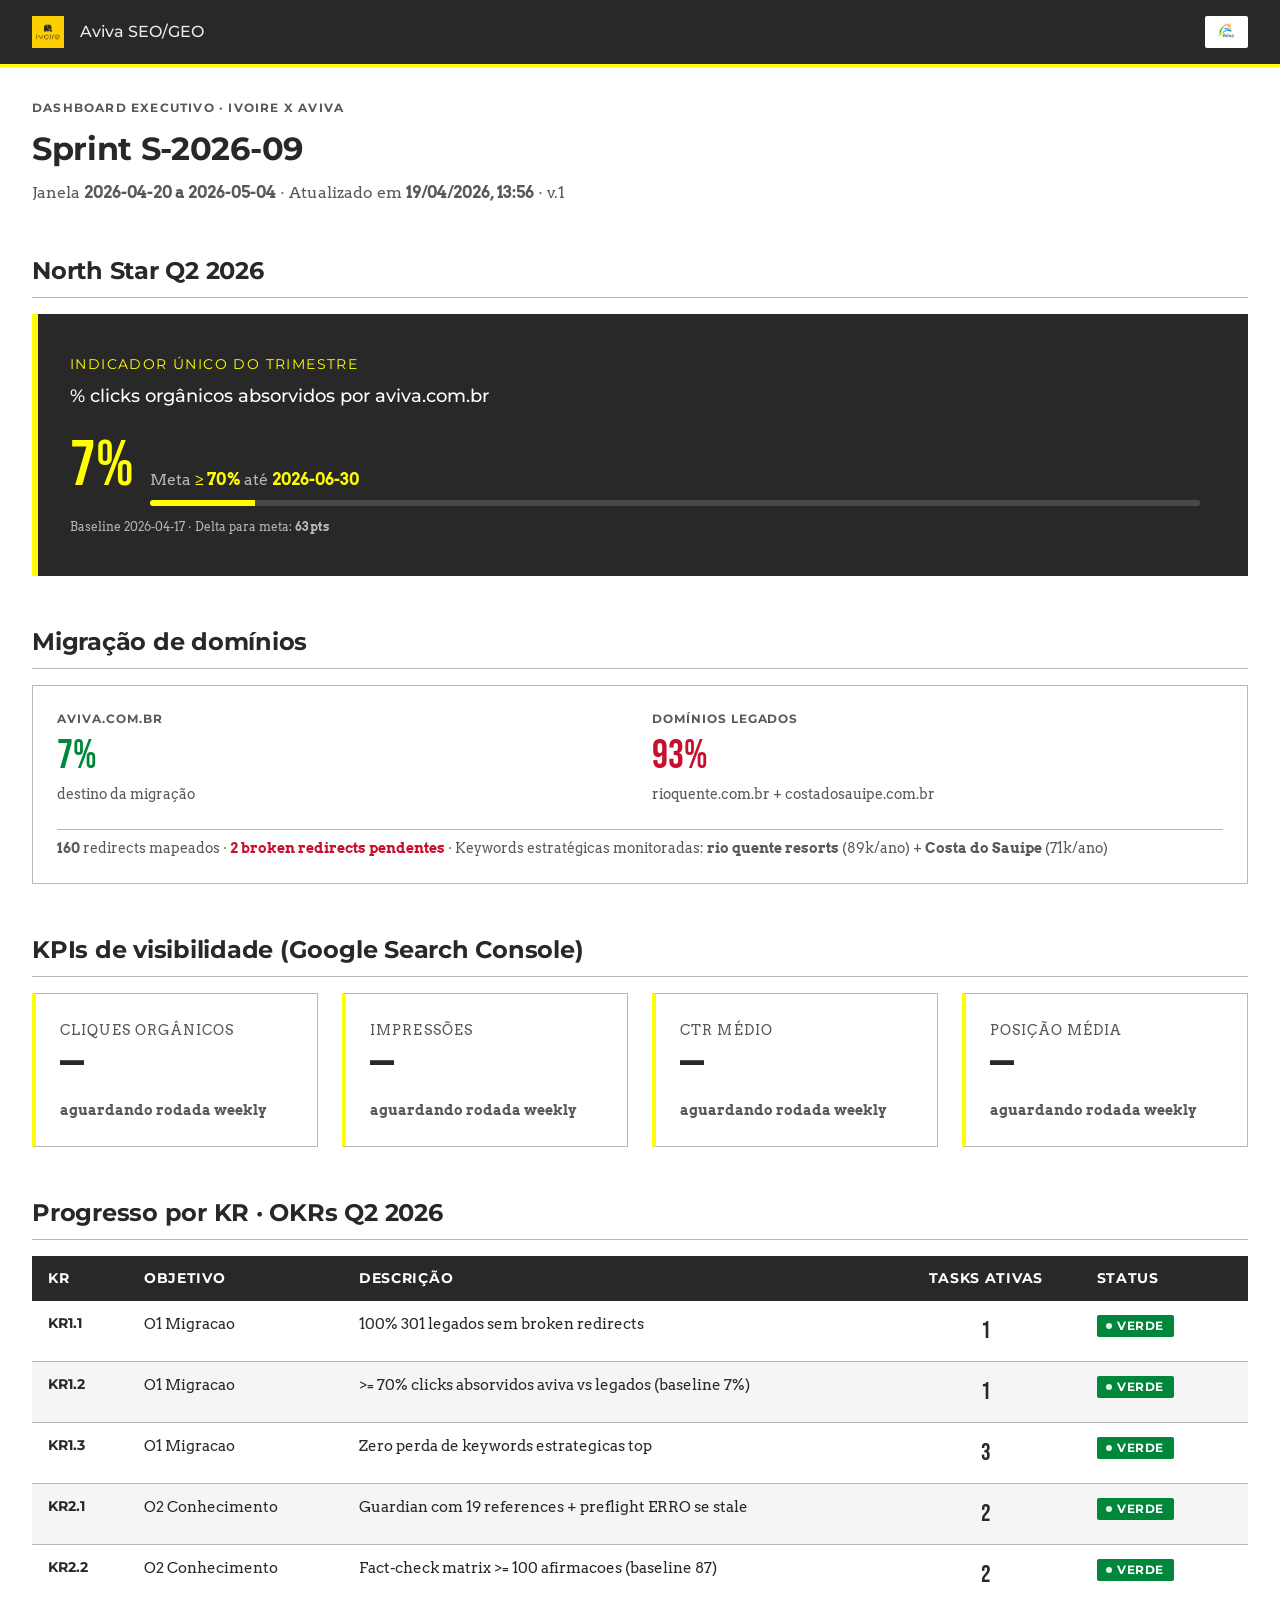
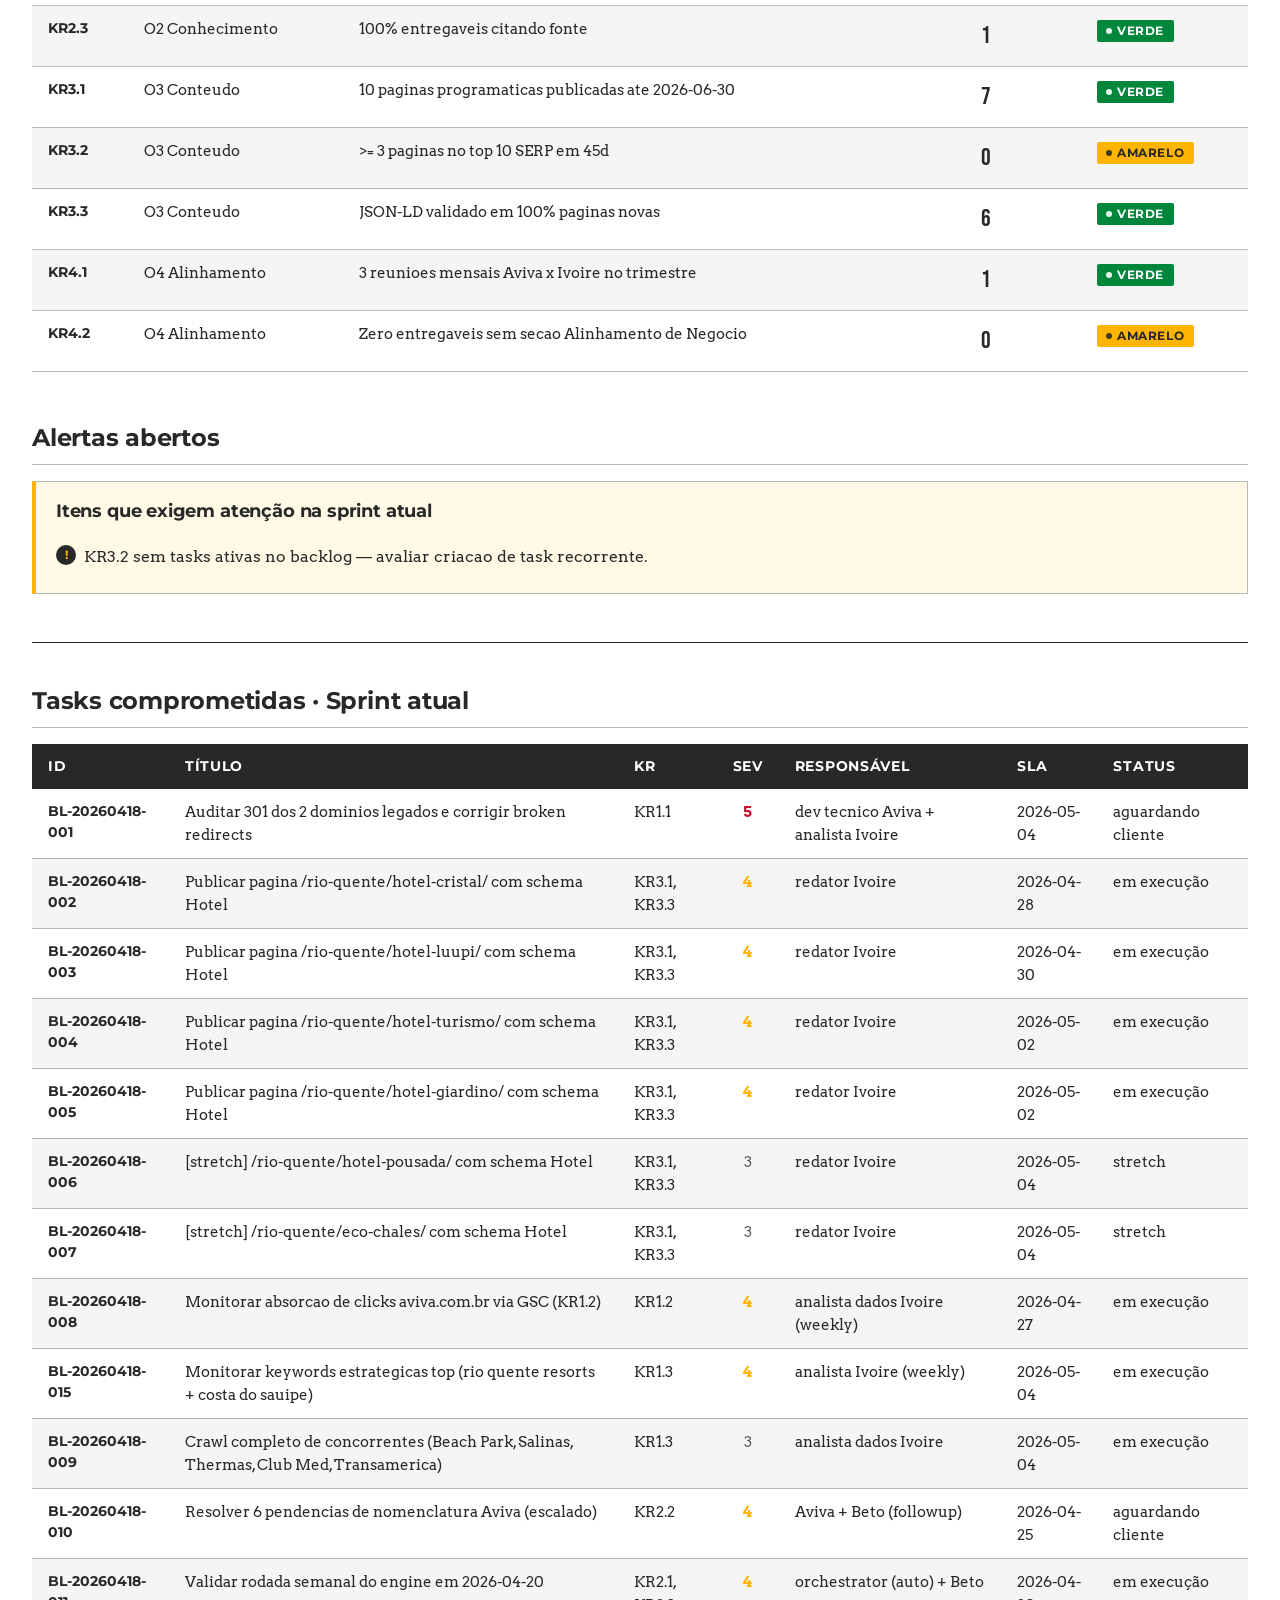
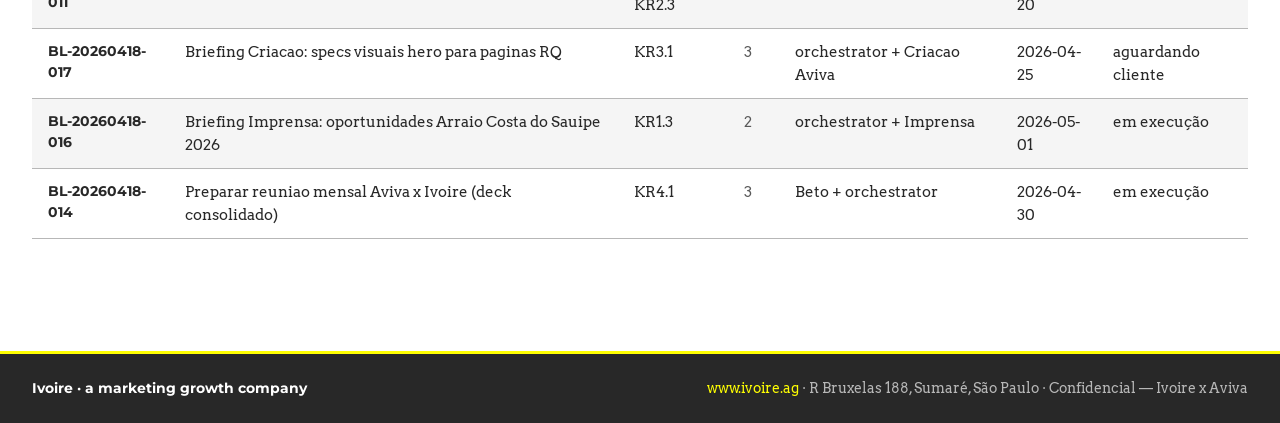
==== index.html @ fb6e1213 "feat: dashboard executivo Aviva SEO/GEO v1 (design system Ivoire)" ====
<!DOCTYPE html>
<html lang="pt-BR">
<head>
  <meta charset="UTF-8">
  <meta name="viewport" content="width=device-width, initial-scale=1.0">
  <title>Aviva SEO/GEO — Dashboard Executivo | Ivoire</title>
  <meta name="description" content="Dashboard executivo do projeto Aviva SEO/GEO operado pela agência Ivoire. Visão quinzenal da sprint ativa, North Star, KPIs GSC, progresso por KR.">
  <link rel="stylesheet" href="styles.css">
  <link rel="icon" type="image/png" href="assets/Logotipo-Ivoire.png">
</head>
<body>
  <header class="ivoire-header" role="banner">
    <div class="ivoire-container">
      <div class="logos">
        <img src="assets/Logotipo-Ivoire.png" alt="Ivoire — a marketing growth company">
        <span class="title">Aviva SEO/GEO</span>
      </div>
      <img src="assets/Logotipo-Aviva.png" alt="Aviva" style="background:var(--ivoire-white); padding:4px 8px; border-radius:2px;">
    </div>
  </header>

  <main class="ivoire-main" role="main">
    <div class="ivoire-container">

      <!-- Sumário meta -->
      <section class="ivoire-section">
        <p class="ivoire-kicker">Dashboard executivo · Ivoire x Aviva</p>
        <h1>Sprint <span id="sprint-id">S-2026-09</span></h1>
        <p style="color: var(--ivoire-color-text-muted); margin-top: 0.25rem;">
          Janela <strong id="sprint-window">2026-04-20 a 2026-05-04</strong> ·
          Atualizado em <strong id="generated-at">2026-04-19T13:20:00</strong> ·
          <span id="version">v.1</span>
        </p>
      </section>

      <!-- North Star -->
      <section class="ivoire-section" aria-labelledby="h-ns">
        <h2 id="h-ns">North Star Q2 2026</h2>
        <div class="ivoire-northstar">
          <span class="label">Indicador único do trimestre</span>
          <div class="name" id="ns-label">% clicks orgânicos absorvidos por aviva.com.br vs total</div>
          <div class="progress-row">
            <div class="current" id="ns-current">7%</div>
            <div>
              <div class="target">Meta <strong id="ns-target">≥ 70%</strong> até <strong id="ns-target-date">2026-06-30</strong></div>
              <div class="bar"><span id="ns-bar" style="width: 10%"></span></div>
            </div>
          </div>
          <p class="baseline">Baseline <span id="ns-baseline">2026-04-17</span> · Delta para meta: <strong id="ns-delta">63 pts</strong></p>
        </div>
      </section>

      <!-- Migração distribution -->
      <section class="ivoire-section" aria-labelledby="h-mig">
        <h2 id="h-mig">Migração de domínios</h2>
        <div class="ivoire-migration">
          <div class="share aviva">
            <span class="label">aviva.com.br</span>
            <span class="value" id="aviva-pct">7%</span>
            <span style="font-size: 0.875rem; color: var(--ivoire-color-text-muted);">destino da migração</span>
          </div>
          <div class="share legacy">
            <span class="label">Domínios legados</span>
            <span class="value" id="legacy-pct">93%</span>
            <span style="font-size: 0.875rem; color: var(--ivoire-color-text-muted);">rioquente.com.br + costadosauipe.com.br</span>
          </div>
          <div class="note">
            <strong id="redirects-total">160</strong> redirects mapeados ·
            <span class="sev-5"><strong id="broken-redirects">2</strong> broken redirects pendentes</span> ·
            Keywords estratégicas monitoradas: <strong>rio quente resorts</strong> (89k/ano) + <strong>Costa do Sauipe</strong> (71k/ano)
          </div>
        </div>
      </section>

      <!-- KPIs GSC -->
      <section class="ivoire-section" aria-labelledby="h-kpi">
        <h2 id="h-kpi">KPIs de visibilidade (Google Search Console)</h2>
        <div class="ivoire-grid-4" id="kpi-grid">
          <!-- populado via JS -->
        </div>
      </section>

      <!-- Progresso KRs -->
      <section class="ivoire-section" aria-labelledby="h-kr">
        <h2 id="h-kr">Progresso por KR · OKRs Q2 2026</h2>
        <table class="ivoire-table" aria-describedby="h-kr">
          <thead>
            <tr>
              <th scope="col">KR</th>
              <th scope="col">Objetivo</th>
              <th scope="col">Descrição</th>
              <th scope="col" style="text-align:center;">Tasks ativas</th>
              <th scope="col">Status</th>
            </tr>
          </thead>
          <tbody id="kr-tbody">
            <!-- populado via JS -->
          </tbody>
        </table>
      </section>

      <!-- Alertas abertos -->
      <section class="ivoire-section" aria-labelledby="h-alert">
        <h2 id="h-alert">Alertas abertos</h2>
        <div class="ivoire-alerts">
          <h3>Itens que exigem atenção na sprint atual</h3>
          <ul id="alerts-list">
            <!-- populado via JS -->
          </ul>
        </div>
      </section>

      <hr class="ivoire-divider">

      <!-- Tasks comprometidas -->
      <section class="ivoire-section" aria-labelledby="h-tasks">
        <h2 id="h-tasks">Tasks comprometidas · Sprint atual</h2>
        <table class="ivoire-table" aria-describedby="h-tasks">
          <thead>
            <tr>
              <th scope="col">ID</th>
              <th scope="col">Título</th>
              <th scope="col">KR</th>
              <th scope="col" style="text-align:center;">Sev</th>
              <th scope="col">Responsável</th>
              <th scope="col">SLA</th>
              <th scope="col">Status</th>
            </tr>
          </thead>
          <tbody id="tasks-tbody">
            <!-- populado via JS -->
          </tbody>
        </table>
      </section>

    </div>
  </main>

  <footer class="ivoire-footer" role="contentinfo">
    <div class="ivoire-container">
      <div class="brand">Ivoire · a marketing growth company</div>
      <div>
        <a href="https://www.ivoire.ag">www.ivoire.ag</a> ·
        R Bruxelas 188, Sumaré, São Paulo ·
        Confidencial — Ivoire x Aviva
      </div>
    </div>
  </footer>

  <script src="dashboard.js"></script>
</body>
</html>
---- styles.css ----
/* Dashboard Aviva SEO/GEO — Design System Ivoire aplicado
   Consome ivoire-theme.css (variaveis) e estende com componentes canonicos.
   Guia: ~/.claude/skills/ivoire-document-factory/references/dashboard-design-guidelines.md
*/

@import url("ivoire-theme.css");

@import url("https://fonts.googleapis.com/css2?family=Montserrat:wght@400;500;700&family=Arvo:wght@400;700&family=Bebas+Neue&display=swap");

* { box-sizing: border-box; margin: 0; padding: 0; }

html { font-size: 16px; }

body {
  font-family: var(--ivoire-font-body);
  color: var(--ivoire-color-text);
  background: var(--ivoire-white);
  line-height: 1.5;
  min-height: 100vh;
  display: flex;
  flex-direction: column;
}

/* ================================ Layout ================================ */
.ivoire-container {
  max-width: 80rem;
  margin: 0 auto;
  padding: 0 2rem;
  width: 100%;
}

.ivoire-main {
  flex: 1;
  padding: 2rem 0 4rem;
}

.ivoire-section {
  margin-bottom: 3rem;
}

.ivoire-grid-4 {
  display: grid;
  grid-template-columns: repeat(4, 1fr);
  gap: 1.5rem;
}

.ivoire-grid-2 {
  display: grid;
  grid-template-columns: repeat(2, 1fr);
  gap: 1.5rem;
}

@media (max-width: 1024px) {
  .ivoire-grid-4 { grid-template-columns: repeat(2, 1fr); }
}
@media (max-width: 640px) {
  .ivoire-grid-4, .ivoire-grid-2 { grid-template-columns: 1fr; }
  .ivoire-container { padding: 0 1rem; }
}

/* ================================ Tipografia ================================ */
h1, h2, h3, h4 {
  font-family: var(--ivoire-font-title);
  color: var(--ivoire-color-text);
  font-weight: 700;
  letter-spacing: -0.01em;
}
h1 { font-size: 2rem; margin-bottom: 0.5rem; }
h2 { font-size: 1.5rem; margin-bottom: 1rem; padding-bottom: 0.5rem; border-bottom: 1px solid var(--ivoire-color-border); }
h3 { font-size: 1.125rem; color: var(--ivoire-color-text-muted); margin-bottom: 0.75rem; }
h4 { font-size: 1rem; }

.ivoire-kicker {
  font-family: var(--ivoire-font-title);
  font-size: 0.75rem;
  font-weight: 700;
  text-transform: uppercase;
  letter-spacing: 0.1em;
  color: var(--ivoire-color-text-muted);
  margin-bottom: 0.5rem;
}

.ivoire-accent {
  background: var(--ivoire-color-accent);
  color: var(--ivoire-black);
  padding: 0 .25em;
  font-weight: 700;
}

/* ================================ Header ================================ */
.ivoire-header {
  background: var(--ivoire-black);
  color: var(--ivoire-white);
  padding: 1rem 0;
  border-bottom: 3px solid var(--ivoire-yellow);
}

.ivoire-header .ivoire-container {
  display: flex;
  justify-content: space-between;
  align-items: center;
}

.ivoire-header img {
  height: 32px;
  width: auto;
  display: block;
}

.ivoire-header .logos {
  display: flex;
  align-items: center;
  gap: 1rem;
}

.ivoire-header .title {
  font-family: var(--ivoire-font-title);
  font-size: 1rem;
  font-weight: 500;
  color: var(--ivoire-white);
  opacity: 0.9;
}

/* ================================ North Star card ================================ */
.ivoire-northstar {
  background: var(--ivoire-black);
  color: var(--ivoire-white);
  padding: 2.5rem 2rem;
  position: relative;
  overflow: hidden;
  border-left: 6px solid var(--ivoire-yellow);
}
.ivoire-northstar .label {
  font-family: var(--ivoire-font-title);
  font-size: 0.875rem;
  text-transform: uppercase;
  letter-spacing: 0.1em;
  color: var(--ivoire-yellow);
  margin-bottom: 0.5rem;
  display: block;
}
.ivoire-northstar .name {
  font-family: var(--ivoire-font-title);
  font-size: 1.125rem;
  font-weight: 500;
  margin-bottom: 1.5rem;
}
.ivoire-northstar .progress-row {
  display: grid;
  grid-template-columns: auto 1fr auto;
  gap: 1rem;
  align-items: baseline;
  margin-top: 1rem;
}
.ivoire-northstar .current {
  font-family: var(--ivoire-font-impact);
  font-size: 4rem;
  line-height: 1;
  color: var(--ivoire-yellow);
}
.ivoire-northstar .target {
  font-family: var(--ivoire-font-body);
  font-size: 1rem;
  color: var(--ivoire-gray-light);
}
.ivoire-northstar .target strong { color: var(--ivoire-yellow); }
.ivoire-northstar .bar {
  height: 6px;
  background: rgba(255,255,255,0.15);
  border-radius: 3px;
  overflow: hidden;
  margin-top: 0.5rem;
}
.ivoire-northstar .bar > span {
  display: block;
  height: 100%;
  background: var(--ivoire-yellow);
}
.ivoire-northstar .baseline {
  font-size: 0.75rem;
  color: var(--ivoire-gray-light);
  margin-top: 0.75rem;
}

/* ================================ KPI card ================================ */
.ivoire-kpi-card {
  background: var(--ivoire-white);
  border: 1px solid var(--ivoire-color-border);
  border-left: 4px solid var(--ivoire-yellow);
  padding: 1.5rem;
}
.ivoire-kpi-card .label {
  font-family: var(--ivoire-font-body);
  font-size: 0.875rem;
  color: var(--ivoire-color-text-muted);
  text-transform: uppercase;
  letter-spacing: 0.08em;
  margin-bottom: 0.5rem;
}
.ivoire-kpi-card .value {
  font-family: var(--ivoire-font-impact);
  font-size: 3rem;
  line-height: 1;
  color: var(--ivoire-color-text);
  display: block;
  margin-bottom: 0.5rem;
}
.ivoire-kpi-card .delta {
  font-family: var(--ivoire-font-body);
  font-size: 0.875rem;
  font-weight: 700;
}
.ivoire-kpi-card .delta.up { color: var(--ivoire-priority-low); }
.ivoire-kpi-card .delta.down { color: var(--ivoire-priority-high); }
.ivoire-kpi-card .delta.flat { color: var(--ivoire-color-text-muted); }

/* ================================ Table ================================ */
.ivoire-table {
  width: 100%;
  border-collapse: collapse;
  font-family: var(--ivoire-font-body);
  font-size: 0.9375rem;
  background: var(--ivoire-white);
}
.ivoire-table thead th {
  background: var(--ivoire-black);
  color: var(--ivoire-white);
  font-family: var(--ivoire-font-title);
  font-weight: 700;
  text-align: left;
  padding: 0.75rem 1rem;
  font-size: 0.875rem;
  text-transform: uppercase;
  letter-spacing: 0.05em;
}
.ivoire-table tbody tr:nth-child(even) { background: var(--ivoire-color-row-alt); }
.ivoire-table tbody tr:hover { background: var(--ivoire-gray-bg); }
.ivoire-table td {
  padding: 0.75rem 1rem;
  border-bottom: 1px solid var(--ivoire-color-border);
  vertical-align: top;
}
.ivoire-table .kr-id {
  font-family: var(--ivoire-font-title);
  font-weight: 700;
  font-size: 0.875rem;
}

/* Status badges */
.badge {
  display: inline-flex;
  align-items: center;
  gap: 0.3rem;
  padding: 0.125rem 0.6rem;
  border-radius: 2px;
  color: var(--ivoire-white);
  font-family: var(--ivoire-font-title);
  font-size: 0.75rem;
  font-weight: 700;
  text-transform: uppercase;
  letter-spacing: 0.05em;
}
.badge::before { content: ""; width: 6px; height: 6px; border-radius: 50%; background: currentColor; opacity: 0.9; }
.badge.verde { background: var(--ivoire-priority-low); }
.badge.amarelo { background: var(--ivoire-priority-mid); color: var(--ivoire-black); }
.badge.vermelho { background: var(--ivoire-priority-high); }

.sev-5 { color: var(--ivoire-priority-high); font-weight: 700; }
.sev-4 { color: var(--ivoire-priority-mid); font-weight: 700; }
.sev-3 { color: var(--ivoire-color-text-muted); }

/* ================================ Alertas ================================ */
.ivoire-alerts {
  border: 1px solid var(--ivoire-color-border);
  border-left: 4px solid var(--ivoire-priority-mid);
  padding: 1rem 1.25rem;
  background: #FFF9E6;
}
.ivoire-alerts h3 {
  color: var(--ivoire-black);
  margin-bottom: 0.75rem;
}
.ivoire-alerts ul { list-style: none; }
.ivoire-alerts li {
  padding: 0.5rem 0;
  display: flex;
  align-items: flex-start;
  gap: 0.5rem;
  border-bottom: 1px dashed var(--ivoire-color-border);
}
.ivoire-alerts li:last-child { border-bottom: none; }
.ivoire-alerts li::before {
  content: "!";
  font-family: var(--ivoire-font-title);
  font-weight: 700;
  color: var(--ivoire-priority-mid);
  background: var(--ivoire-black);
  width: 1.25rem; height: 1.25rem;
  display: inline-flex; align-items: center; justify-content: center;
  border-radius: 50%;
  font-size: 0.75rem;
  flex-shrink: 0;
}

/* ================================ Divider ================================ */
.ivoire-divider {
  border: none;
  border-top: 1px solid var(--ivoire-black);
  margin: 2.5rem 0;
}

/* ================================ Footer ================================ */
.ivoire-footer {
  background: var(--ivoire-black);
  color: var(--ivoire-gray-light);
  padding: 1.5rem 0;
  margin-top: auto;
  border-top: 3px solid var(--ivoire-yellow);
}
.ivoire-footer .ivoire-container {
  display: flex;
  justify-content: space-between;
  flex-wrap: wrap;
  gap: 1rem;
  font-size: 0.875rem;
}
.ivoire-footer .brand {
  font-family: var(--ivoire-font-title);
  font-weight: 700;
  color: var(--ivoire-white);
}
.ivoire-footer a { color: var(--ivoire-yellow); text-decoration: none; }
.ivoire-footer a:hover { text-decoration: underline; }

/* ================================ Acessibilidade ================================ */
*:focus-visible {
  outline: 3px solid var(--ivoire-yellow);
  outline-offset: 2px;
}

@media (prefers-reduced-motion: reduce) {
  * { animation: none !important; transition: none !important; }
}

/* ================================ Migracao pill ================================ */
.ivoire-migration {
  background: var(--ivoire-white);
  border: 1px solid var(--ivoire-color-border);
  padding: 1.5rem;
  display: grid;
  grid-template-columns: 1fr 1fr;
  gap: 1.5rem;
}
.ivoire-migration .share {
  display: flex;
  flex-direction: column;
  gap: 0.5rem;
}
.ivoire-migration .share .label {
  font-size: 0.75rem;
  text-transform: uppercase;
  letter-spacing: 0.08em;
  color: var(--ivoire-color-text-muted);
  font-family: var(--ivoire-font-title);
  font-weight: 700;
}
.ivoire-migration .share .value {
  font-family: var(--ivoire-font-impact);
  font-size: 2.5rem;
  line-height: 1;
}
.ivoire-migration .share.legacy .value { color: var(--ivoire-priority-high); }
.ivoire-migration .share.aviva .value { color: var(--ivoire-priority-low); }
.ivoire-migration .note {
  grid-column: 1 / -1;
  font-size: 0.875rem;
  color: var(--ivoire-color-text-muted);
  padding-top: 0.5rem;
  border-top: 1px solid var(--ivoire-color-border);
}

@media (max-width: 640px) {
  .ivoire-migration { grid-template-columns: 1fr; }
}
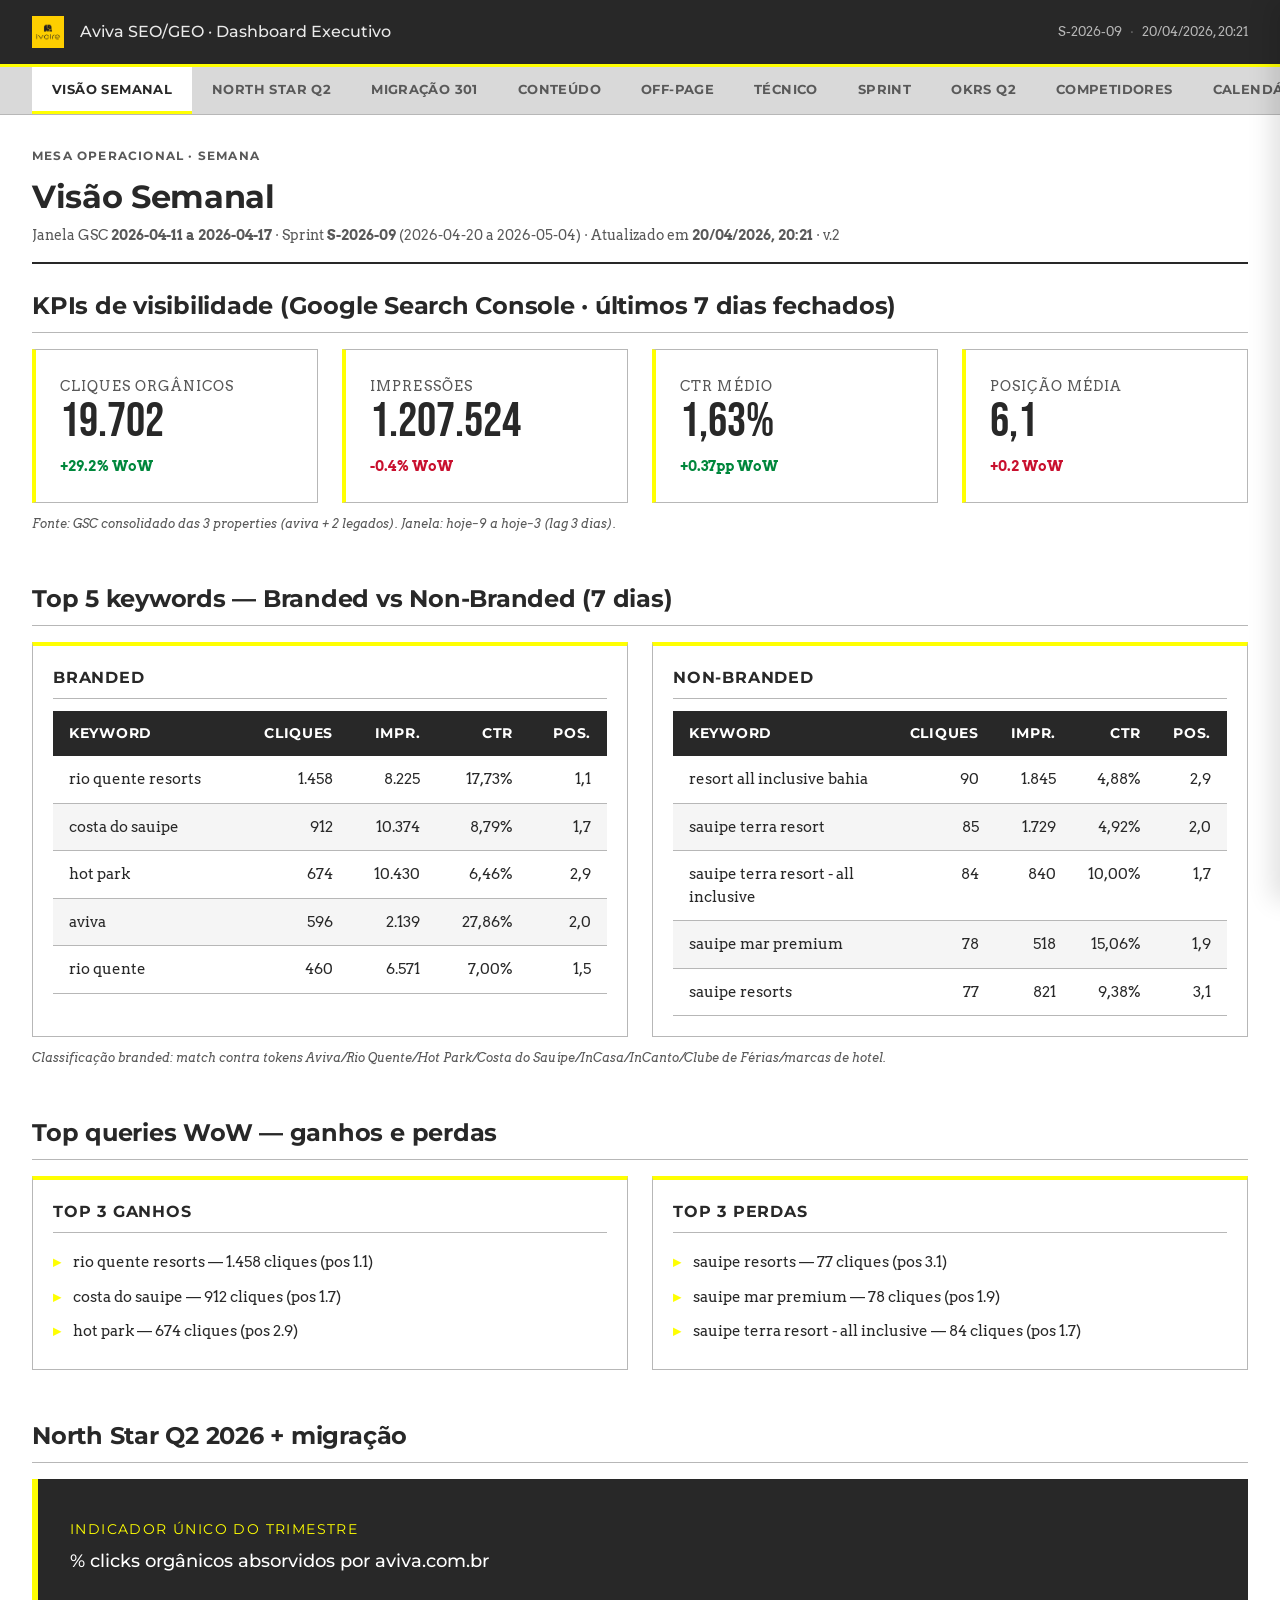
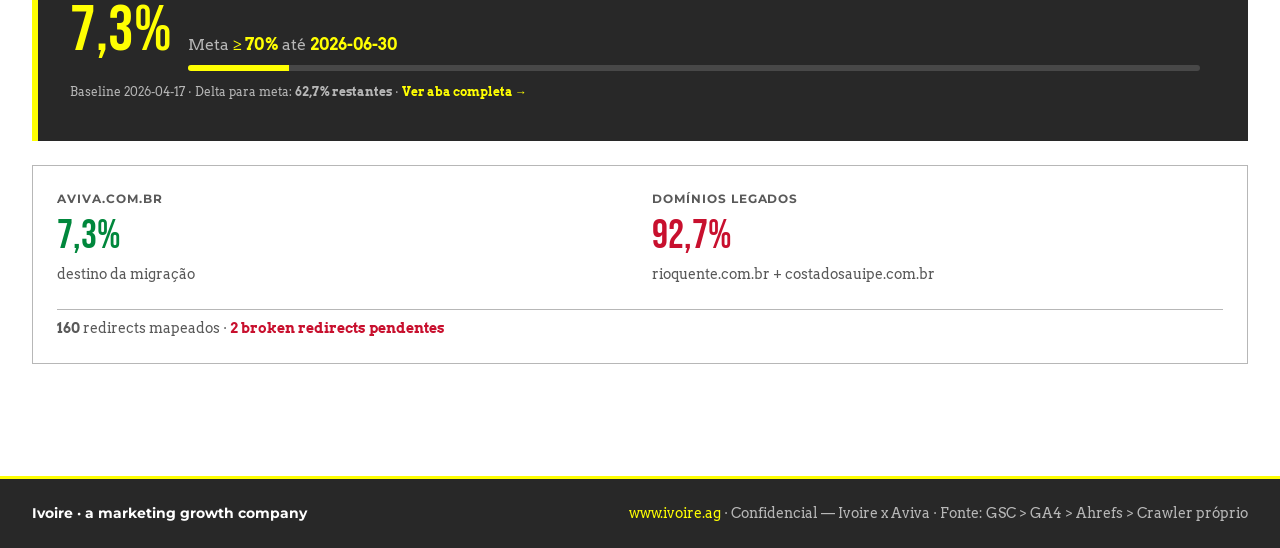
==== commit ec9d6817: "chore(dashboard): sync 2026-04-20 20:22" ====
--- a/index.html
+++ b/index.html
@@ -4,7 +4,7 @@
   <meta charset="UTF-8">
   <meta name="viewport" content="width=device-width, initial-scale=1.0">
   <title>Aviva SEO/GEO — Dashboard Executivo | Ivoire</title>
-  <meta name="description" content="Dashboard executivo do projeto Aviva SEO/GEO operado pela agência Ivoire. Visão quinzenal da sprint ativa, North Star, KPIs GSC, progresso por KR.">
+  <meta name="description" content="Mesa operacional, de performance e executiva do projeto Aviva SEO/GEO operado pela agência Ivoire. GSC ao vivo, North Star, sprint e OKRs Q2 2026.">
   <link rel="stylesheet" href="styles.css">
   <link rel="icon" type="image/png" href="assets/Logotipo-Ivoire.png">
 </head>
@@ -13,125 +13,431 @@
     <div class="ivoire-container">
       <div class="logos">
         <img src="assets/Logotipo-Ivoire.png" alt="Ivoire — a marketing growth company">
-        <span class="title">Aviva SEO/GEO</span>
+        <span class="title">Aviva SEO/GEO · Dashboard Executivo</span>
       </div>
-      <img src="assets/Logotipo-Aviva.png" alt="Aviva" style="background:var(--ivoire-white); padding:4px 8px; border-radius:2px;">
+      <div class="header-meta">
+        <span id="hdr-sprint">S-2026-09</span>
+        <span class="sep">·</span>
+        <span id="hdr-updated">carregando…</span>
+      </div>
     </div>
   </header>
 
+  <nav class="ivoire-tabs" role="tablist" aria-label="Navegação do dashboard">
+    <div class="ivoire-container ivoire-tabs-bar">
+      <button class="tab active" role="tab" data-tab="visao">Visão Semanal</button>
+      <button class="tab" role="tab" data-tab="northstar">North Star Q2</button>
+      <button class="tab" role="tab" data-tab="migracao">Migração 301</button>
+      <button class="tab" role="tab" data-tab="conteudo">Conteúdo</button>
+      <button class="tab" role="tab" data-tab="offpage">Off-page</button>
+      <button class="tab" role="tab" data-tab="tecnico">Técnico</button>
+      <button class="tab" role="tab" data-tab="sprint">Sprint</button>
+      <button class="tab" role="tab" data-tab="okrs">OKRs Q2</button>
+      <button class="tab" role="tab" data-tab="competidores">Competidores</button>
+      <button class="tab" role="tab" data-tab="calendario">Calendário</button>
+      <button class="tab" role="tab" data-tab="alertas">Alertas <span class="tab-badge" id="tab-alert-badge">0</span></button>
+    </div>
+  </nav>
+
   <main class="ivoire-main" role="main">
     <div class="ivoire-container">
 
-      <!-- Sumário meta -->
-      <section class="ivoire-section">
-        <p class="ivoire-kicker">Dashboard executivo · Ivoire x Aviva</p>
-        <h1>Sprint <span id="sprint-id">S-2026-09</span></h1>
-        <p style="color: var(--ivoire-color-text-muted); margin-top: 0.25rem;">
-          Janela <strong id="sprint-window">2026-04-20 a 2026-05-04</strong> ·
-          Atualizado em <strong id="generated-at">2026-04-19T13:20:00</strong> ·
-          <span id="version">v.1</span>
-        </p>
-      </section>
-
-      <!-- North Star -->
-      <section class="ivoire-section" aria-labelledby="h-ns">
-        <h2 id="h-ns">North Star Q2 2026</h2>
-        <div class="ivoire-northstar">
-          <span class="label">Indicador único do trimestre</span>
-          <div class="name" id="ns-label">% clicks orgânicos absorvidos por aviva.com.br vs total</div>
-          <div class="progress-row">
-            <div class="current" id="ns-current">7%</div>
-            <div>
-              <div class="target">Meta <strong id="ns-target">≥ 70%</strong> até <strong id="ns-target-date">2026-06-30</strong></div>
-              <div class="bar"><span id="ns-bar" style="width: 10%"></span></div>
-            </div>
-          </div>
-          <p class="baseline">Baseline <span id="ns-baseline">2026-04-17</span> · Delta para meta: <strong id="ns-delta">63 pts</strong></p>
-        </div>
-      </section>
-
-      <!-- Migração distribution -->
-      <section class="ivoire-section" aria-labelledby="h-mig">
-        <h2 id="h-mig">Migração de domínios</h2>
-        <div class="ivoire-migration">
-          <div class="share aviva">
-            <span class="label">aviva.com.br</span>
-            <span class="value" id="aviva-pct">7%</span>
-            <span style="font-size: 0.875rem; color: var(--ivoire-color-text-muted);">destino da migração</span>
-          </div>
-          <div class="share legacy">
-            <span class="label">Domínios legados</span>
-            <span class="value" id="legacy-pct">93%</span>
-            <span style="font-size: 0.875rem; color: var(--ivoire-color-text-muted);">rioquente.com.br + costadosauipe.com.br</span>
-          </div>
-          <div class="note">
-            <strong id="redirects-total">160</strong> redirects mapeados ·
-            <span class="sev-5"><strong id="broken-redirects">2</strong> broken redirects pendentes</span> ·
-            Keywords estratégicas monitoradas: <strong>rio quente resorts</strong> (89k/ano) + <strong>Costa do Sauipe</strong> (71k/ano)
-          </div>
-        </div>
-      </section>
-
-      <!-- KPIs GSC -->
-      <section class="ivoire-section" aria-labelledby="h-kpi">
-        <h2 id="h-kpi">KPIs de visibilidade (Google Search Console)</h2>
-        <div class="ivoire-grid-4" id="kpi-grid">
-          <!-- populado via JS -->
-        </div>
-      </section>
-
-      <!-- Progresso KRs -->
-      <section class="ivoire-section" aria-labelledby="h-kr">
-        <h2 id="h-kr">Progresso por KR · OKRs Q2 2026</h2>
-        <table class="ivoire-table" aria-describedby="h-kr">
-          <thead>
-            <tr>
-              <th scope="col">KR</th>
-              <th scope="col">Objetivo</th>
-              <th scope="col">Descrição</th>
-              <th scope="col" style="text-align:center;">Tasks ativas</th>
-              <th scope="col">Status</th>
-            </tr>
-          </thead>
-          <tbody id="kr-tbody">
-            <!-- populado via JS -->
-          </tbody>
+      <!-- ==================== ABA: VISÃO SEMANAL ==================== -->
+      <section class="tab-panel active" id="panel-visao" role="tabpanel">
+        <div class="panel-header">
+          <p class="ivoire-kicker">Mesa operacional · semana</p>
+          <h1>Visão Semanal</h1>
+          <p class="panel-sub">
+            Janela GSC <strong id="gsc-window">—</strong> · Sprint <strong id="sprint-id">—</strong>
+            (<span id="sprint-window">—</span>) · Atualizado em <strong id="generated-at">—</strong> ·
+            <span id="version">—</span>
+          </p>
+        </div>
+
+        <!-- KPI grid -->
+        <section class="ivoire-section" aria-labelledby="h-kpi">
+          <h2 id="h-kpi">KPIs de visibilidade (Google Search Console · últimos 7 dias fechados)</h2>
+          <div class="ivoire-grid-4" id="kpi-grid"></div>
+          <p class="data-source">Fonte: GSC consolidado das 3 properties (aviva + 2 legados). Janela: hoje−9 a hoje−3 (lag 3 dias).</p>
+        </section>
+
+        <!-- Branded / Non-Branded side-by-side -->
+        <section class="ivoire-section" aria-labelledby="h-brand">
+          <h2 id="h-brand">Top 5 keywords — Branded vs Non-Branded (7 dias)</h2>
+          <div class="kw-tables-grid">
+            <div class="kw-card">
+              <h3>Branded</h3>
+              <table class="ivoire-table">
+                <thead><tr>
+                  <th>Keyword</th><th class="num">Cliques</th><th class="num">Impr.</th>
+                  <th class="num">CTR</th><th class="num">Pos.</th>
+                </tr></thead>
+                <tbody id="branded-tbody"></tbody>
+              </table>
+            </div>
+            <div class="kw-card">
+              <h3>Non-Branded</h3>
+              <table class="ivoire-table">
+                <thead><tr>
+                  <th>Keyword</th><th class="num">Cliques</th><th class="num">Impr.</th>
+                  <th class="num">CTR</th><th class="num">Pos.</th>
+                </tr></thead>
+                <tbody id="nonbranded-tbody"></tbody>
+              </table>
+            </div>
+          </div>
+          <p class="data-source">Classificação branded: match contra tokens Aviva/Rio Quente/Hot Park/Costa do Sauípe/InCasa/InCanto/Clube de Férias/marcas de hotel.</p>
+        </section>
+
+        <!-- Top 3 ganhos e perdas -->
+        <section class="ivoire-section" aria-labelledby="h-winners">
+          <h2 id="h-winners">Top queries WoW — ganhos e perdas</h2>
+          <div class="ivoire-grid-2">
+            <div class="kw-card">
+              <h3>Top 3 ganhos</h3>
+              <ul class="bullet-list" id="winners-list"></ul>
+            </div>
+            <div class="kw-card">
+              <h3>Top 3 perdas</h3>
+              <ul class="bullet-list" id="losers-list"></ul>
+            </div>
+          </div>
+        </section>
+
+        <!-- North Star mini card + migração -->
+        <section class="ivoire-section" aria-labelledby="h-ns-mini">
+          <h2 id="h-ns-mini">North Star Q2 2026 + migração</h2>
+          <div class="ivoire-northstar">
+            <span class="label">Indicador único do trimestre</span>
+            <div class="name" id="ns-label">—</div>
+            <div class="progress-row">
+              <div class="current" id="ns-current">—</div>
+              <div>
+                <div class="target">Meta <strong id="ns-target">—</strong> até <strong id="ns-target-date">—</strong></div>
+                <div class="bar"><span id="ns-bar" style="width: 0%"></span></div>
+              </div>
+            </div>
+            <p class="baseline">Baseline <span id="ns-baseline">—</span> · Delta para meta: <strong id="ns-delta">—</strong> · <a href="#" class="link-yellow" data-tab-link="northstar">Ver aba completa →</a></p>
+          </div>
+
+          <div class="ivoire-migration" style="margin-top: 1.5rem;">
+            <div class="share aviva">
+              <span class="label">aviva.com.br</span>
+              <span class="value" id="aviva-pct">—</span>
+              <span style="font-size: 0.875rem; color: var(--ivoire-color-text-muted);">destino da migração</span>
+            </div>
+            <div class="share legacy">
+              <span class="label">Domínios legados</span>
+              <span class="value" id="legacy-pct">—</span>
+              <span style="font-size: 0.875rem; color: var(--ivoire-color-text-muted);">rioquente.com.br + costadosauipe.com.br</span>
+            </div>
+            <div class="note">
+              <strong id="redirects-total">—</strong> redirects mapeados ·
+              <span class="sev-5"><strong id="broken-redirects">—</strong> broken redirects pendentes</span>
+            </div>
+          </div>
+        </section>
+      </section>
+
+      <!-- ==================== ABA: NORTH STAR ==================== -->
+      <section class="tab-panel" id="panel-northstar" role="tabpanel">
+        <div class="panel-header">
+          <p class="ivoire-kicker">Indicador único · trimestre Q2 2026</p>
+          <h1>North Star Q2 2026</h1>
+          <p class="panel-sub">Visão executiva completa — o que é, por que foi escolhido, como é acompanhado e onde chegaremos.</p>
+        </div>
+
+        <!-- Hero gauge -->
+        <section class="ivoire-section ns-hero">
+          <div class="ns-hero-grid">
+            <div class="ns-gauge-wrap">
+              <div id="ns-gauge"></div>
+              <div class="ns-gauge-label">
+                <div class="lbl">Atual</div>
+                <div class="val" id="ns-gauge-val">—</div>
+                <div class="sub" id="ns-gauge-window">—</div>
+              </div>
+            </div>
+            <div class="ns-hero-stats">
+              <div class="stat-row"><span class="k">Baseline 2026-04-17</span><span class="v" id="ns-h-baseline">—</span></div>
+              <div class="stat-row"><span class="k">Meta 2026-06-30</span><span class="v" id="ns-h-target">—</span></div>
+              <div class="stat-row"><span class="k">Gap para meta</span><span class="v" id="ns-h-gap">—</span></div>
+              <div class="stat-row"><span class="k">Ritmo médio semanal (4w)</span><span class="v" id="ns-h-pace">—</span></div>
+              <div class="stat-row"><span class="k">Semanas até a meta (linear)</span><span class="v" id="ns-h-eta">—</span></div>
+              <div class="stat-row"><span class="k">Projeção 2026-06-30</span><span class="v" id="ns-h-proj">—</span></div>
+            </div>
+          </div>
+        </section>
+
+        <!-- Série temporal -->
+        <section class="ivoire-section" aria-labelledby="h-ts">
+          <h2 id="h-ts">Série semanal (12 semanas) + projeção linear</h2>
+          <div id="ns-timeseries" class="chart-wrap"></div>
+          <div class="legend-row">
+            <span class="legend-dot" style="background:var(--ivoire-yellow);"></span> aviva.com.br
+            <span class="legend-dot" style="background:#bbb;"></span> Legados
+            <span class="legend-dot" style="background:#4CAF50;"></span> Meta 70%
+            <span class="legend-dot legend-dash"></span> Projeção linear
+          </div>
+        </section>
+
+        <!-- Storytelling -->
+        <section class="ivoire-section story">
+          <h2>O que é o North Star</h2>
+          <p id="ns-story-what"></p>
+
+          <h2 class="story-h">Por que foi escolhido</h2>
+          <ul class="bullet-list" id="ns-story-why"></ul>
+
+          <h2 class="story-h">Como é acompanhado</h2>
+          <ul class="bullet-list" id="ns-story-how"></ul>
+
+          <h2 class="story-h">Avanços recentes</h2>
+          <ul class="bullet-list" id="ns-story-advances"></ul>
+
+          <h2 class="story-h">Próximas atividades</h2>
+          <ul class="bullet-list" id="ns-story-next"></ul>
+
+          <h2 class="story-h">Riscos que podem deslocar a trajetória</h2>
+          <ul class="bullet-list" id="ns-story-risks"></ul>
+        </section>
+
+        <!-- Cenários -->
+        <section class="ivoire-section">
+          <h2>Cenários de alcance</h2>
+          <div class="ivoire-grid-3">
+            <div class="scenario-card pessimista">
+              <div class="s-lbl">Pessimista</div>
+              <div class="s-val" id="sc-pess">—</div>
+              <div class="s-txt">Ritmo ≤ 2pp/semana, stretch goals derrapam, 6 pendências Aviva não destravam até 2026-05-04.</div>
+            </div>
+            <div class="scenario-card realista">
+              <div class="s-lbl">Realista</div>
+              <div class="s-val" id="sc-real">—</div>
+              <div class="s-txt">Ritmo 3–5pp/semana, 4 páginas core publicadas, 301 zerados, S-2026-10 confirma velocity.</div>
+            </div>
+            <div class="scenario-card otimista">
+              <div class="s-lbl">Otimista</div>
+              <div class="s-val" id="sc-otim">—</div>
+              <div class="s-txt">Stretch + pSEO S-2026-10 publicados, SERP top 10 em 45d, aceleração do CTR consolidado.</div>
+            </div>
+          </div>
+        </section>
+      </section>
+
+      <!-- ==================== ABA: MIGRAÇÃO 301 ==================== -->
+      <section class="tab-panel" id="panel-migracao" role="tabpanel">
+        <div class="panel-header">
+          <p class="ivoire-kicker">O1 Migração · KR1.1, KR1.2, KR1.3</p>
+          <h1>Migração 301 — Status operacional</h1>
+        </div>
+
+        <div class="ivoire-grid-4">
+          <div class="ivoire-kpi-card"><span class="label">Redirects mapeados</span><span class="value" id="m-rtotal">—</span><span class="delta flat">base 2026-04-17</span></div>
+          <div class="ivoire-kpi-card"><span class="label">Broken pendentes</span><span class="value" id="m-broken">—</span><span class="delta down">sev 5 — BL-001</span></div>
+          <div class="ivoire-kpi-card"><span class="label">aviva.com.br share</span><span class="value" id="m-aviva">—</span><span class="delta up" id="m-aviva-delta">—</span></div>
+          <div class="ivoire-kpi-card"><span class="label">Legados share</span><span class="value" id="m-legacy">—</span><span class="delta flat">em queda planejada</span></div>
+        </div>
+
+        <section class="ivoire-section">
+          <h2>Distribuição por status HTTP</h2>
+          <div id="redirects-bars"></div>
+        </section>
+
+        <section class="ivoire-section">
+          <h2>Incidentes recentes</h2>
+          <table class="ivoire-table">
+            <thead><tr><th>Data</th><th>Ocorrência</th><th>Status</th></tr></thead>
+            <tbody id="mig-incidents"></tbody>
+          </table>
+        </section>
+
+        <section class="ivoire-section">
+          <h2>Keywords estratégicas monitoradas</h2>
+          <table class="ivoire-table">
+            <thead><tr><th>Keyword</th><th class="num">Volume anual</th><th>Property alvo</th><th>Monitor</th></tr></thead>
+            <tbody id="mig-kws"></tbody>
+          </table>
+        </section>
+      </section>
+
+      <!-- ==================== ABA: CONTEÚDO ==================== -->
+      <section class="tab-panel" id="panel-conteudo" role="tabpanel">
+        <div class="panel-header">
+          <p class="ivoire-kicker">O3 Conteúdo · KR3.1, KR3.2, KR3.3</p>
+          <h1>Conteúdo programático — Pipeline e velocity</h1>
+        </div>
+
+        <section class="ivoire-section">
+          <h2>Pipeline atual</h2>
+          <div class="pipeline-grid" id="pipeline-grid"></div>
+        </section>
+
+        <section class="ivoire-section">
+          <h2>Velocity vs meta trimestral</h2>
+          <div class="velocity-card" id="velocity-card"></div>
+        </section>
+
+        <section class="ivoire-section">
+          <h2>KW gaps prioritários (7 dias)</h2>
+          <table class="ivoire-table">
+            <thead><tr><th>Keyword</th><th class="num">Impressões</th><th class="num">Posição</th><th>Ação</th></tr></thead>
+            <tbody id="kwgaps-tbody"></tbody>
+          </table>
+        </section>
+      </section>
+
+      <!-- ==================== ABA: OFF-PAGE ==================== -->
+      <section class="tab-panel" id="panel-offpage" role="tabpanel">
+        <div class="panel-header">
+          <p class="ivoire-kicker">Autoridade & backlinks</p>
+          <h1>Off-page — Framework 3-partes (BL-021)</h1>
+        </div>
+
+        <div class="ivoire-grid-4">
+          <div class="ivoire-kpi-card"><span class="label">Backlinks totais</span><span class="value" id="op-bl">—</span><span class="delta flat">Ahrefs CSV</span></div>
+          <div class="ivoire-kpi-card"><span class="label">Ref. domains</span><span class="value" id="op-rd">—</span><span class="delta flat">distinct</span></div>
+          <div class="ivoire-kpi-card"><span class="label">Novos 7d</span><span class="value" id="op-new">—</span><span class="delta up">WoW</span></div>
+          <div class="ivoire-kpi-card"><span class="label">Risco tóxico</span><span class="value" id="op-toxic">—</span><span class="delta flat">a triagem</span></div>
+        </div>
+
+        <section class="ivoire-section">
+          <h2>Framework 3 partes</h2>
+          <div class="ivoire-grid-3">
+            <div class="scenario-card"><div class="s-lbl">Quality</div><div class="s-txt">DR, trust flow, topical match, editorial intent.</div></div>
+            <div class="scenario-card"><div class="s-lbl">Risk</div><div class="s-txt">Links tóxicos, spam score, anchor over-optimization.</div></div>
+            <div class="scenario-card"><div class="s-lbl">Competitive</div><div class="s-txt">Gap vs competidores, oportunidades de outreach.</div></div>
+          </div>
+          <p class="data-source">Detalhamento e triagem no offpage.docx semanal. Pipeline: ingest CSV Ahrefs → _backlink_ingestor → offpage.docx + snapshot.</p>
+        </section>
+      </section>
+
+      <!-- ==================== ABA: TÉCNICO ==================== -->
+      <section class="tab-panel" id="panel-tecnico" role="tabpanel">
+        <div class="panel-header">
+          <p class="ivoire-kicker">Core Web Vitals · Site Audit</p>
+          <h1>Técnico — Performance e saúde</h1>
+        </div>
+
+        <div class="ivoire-grid-4">
+          <div class="ivoire-kpi-card"><span class="label">LCP p75</span><span class="value" id="tc-lcp">—</span><span class="delta flat">ms · mobile</span></div>
+          <div class="ivoire-kpi-card"><span class="label">INP p75</span><span class="value" id="tc-inp">—</span><span class="delta flat">ms · mobile</span></div>
+          <div class="ivoire-kpi-card"><span class="label">CLS p75</span><span class="value" id="tc-cls">—</span><span class="delta flat">unitless</span></div>
+          <div class="ivoire-kpi-card"><span class="label">Perf score avg</span><span class="value" id="tc-score">—</span><span class="delta flat" id="tc-date">—</span></div>
+        </div>
+
+        <section class="ivoire-section">
+          <h2>Base de auditoria</h2>
+          <p class="panel-sub">Fonte: cache PSI da última rodada em <code id="tc-srcdir">/reports/—</code>. Amostras: <strong id="tc-samples">0</strong> URLs da top-GSC aviva.com.br. URLs em blocklist (ex: checkin.aviva.com.br) excluídas.</p>
+        </section>
+      </section>
+
+      <!-- ==================== ABA: SPRINT ==================== -->
+      <section class="tab-panel" id="panel-sprint" role="tabpanel">
+        <div class="panel-header">
+          <p class="ivoire-kicker">IVOI Governance</p>
+          <h1>Sprint <span id="sp-id">—</span></h1>
+          <p class="panel-sub">Janela <strong id="sp-window">—</strong> · Próximo gate: <strong id="sp-next-gate">—</strong></p>
+        </div>
+
+        <div class="ivoire-grid-4">
+          <div class="ivoire-kpi-card"><span class="label">Capacity usada</span><span class="value" id="sp-cap">—</span><span class="delta flat" id="sp-cap-status">—</span></div>
+          <div class="ivoire-kpi-card"><span class="label">Dias úteis</span><span class="value" id="sp-days">—</span><span class="delta flat">na janela</span></div>
+          <div class="ivoire-kpi-card"><span class="label">Briefings emitidos</span><span class="value" id="sp-briefs">—</span><span class="delta flat">cross-teams</span></div>
+          <div class="ivoire-kpi-card"><span class="label">Decisões registradas</span><span class="value" id="sp-dec">—</span><span class="delta flat">decisions.log</span></div>
+        </div>
+
+        <section class="ivoire-section">
+          <h2>Capacity por papel</h2>
+          <table class="ivoire-table">
+            <thead><tr><th>Papel</th><th class="num">Capacity %</th><th>Status</th></tr></thead>
+            <tbody id="sp-cap-tbody"></tbody>
+          </table>
+        </section>
+
+        <section class="ivoire-section">
+          <h2>Tasks comprometidas</h2>
+          <table class="ivoire-table">
+            <thead><tr>
+              <th>ID</th><th>Título</th><th>KR</th><th class="num">Sev</th>
+              <th>Responsável</th><th>SLA</th><th>Status</th>
+            </tr></thead>
+            <tbody id="tasks-tbody"></tbody>
+          </table>
+        </section>
+
+        <section class="ivoire-section">
+          <h2>Briefings cross-teams emitidos</h2>
+          <table class="ivoire-table">
+            <thead><tr><th>Data</th><th>Time</th><th>Slug</th></tr></thead>
+            <tbody id="sp-briefs-tbody"></tbody>
+          </table>
+        </section>
+      </section>
+
+      <!-- ==================== ABA: OKRs Q2 ==================== -->
+      <section class="tab-panel" id="panel-okrs" role="tabpanel">
+        <div class="panel-header">
+          <p class="ivoire-kicker">OKRs Q2 2026 · 4 objetivos · 11 KRs</p>
+          <h1>Progresso por KR</h1>
+        </div>
+        <table class="ivoire-table">
+          <thead><tr>
+            <th>KR</th><th>Objetivo</th><th>Descrição</th>
+            <th class="num">Tasks ativas</th><th>Status</th><th>Narrativa</th>
+          </tr></thead>
+          <tbody id="kr-tbody"></tbody>
         </table>
       </section>
 
-      <!-- Alertas abertos -->
-      <section class="ivoire-section" aria-labelledby="h-alert">
-        <h2 id="h-alert">Alertas abertos</h2>
+      <!-- ==================== ABA: COMPETIDORES ==================== -->
+      <section class="tab-panel" id="panel-competidores" role="tabpanel">
+        <div class="panel-header">
+          <p class="ivoire-kicker">Competitive intelligence</p>
+          <h1>Competidores monitorados</h1>
+        </div>
+        <table class="ivoire-table">
+          <thead><tr>
+            <th>Competidor</th><th>Domínio</th><th>Share of voice — nota</th>
+            <th>Gap / DR</th><th>Status</th>
+          </tr></thead>
+          <tbody id="comp-tbody"></tbody>
+        </table>
+        <p class="data-source">Dados operacionais detalhados no crawler e Site Explorer Ahrefs. Atualização semanal via engine.</p>
+      </section>
+
+      <!-- ==================== ABA: CALENDÁRIO ==================== -->
+      <section class="tab-panel" id="panel-calendario" role="tabpanel">
+        <div class="panel-header">
+          <p class="ivoire-kicker">13 semanas · marcos e entregas</p>
+          <h1>Calendário executivo</h1>
+        </div>
+        <table class="ivoire-table">
+          <thead><tr><th>Data</th><th>Evento</th><th>Tipo</th><th>Prioridade</th></tr></thead>
+          <tbody id="cal-tbody"></tbody>
+        </table>
+      </section>
+
+      <!-- ==================== ABA: ALERTAS ==================== -->
+      <section class="tab-panel" id="panel-alertas" role="tabpanel">
+        <div class="panel-header">
+          <p class="ivoire-kicker">Stream operacional</p>
+          <h1>Alertas abertos</h1>
+        </div>
         <div class="ivoire-alerts">
           <h3>Itens que exigem atenção na sprint atual</h3>
-          <ul id="alerts-list">
-            <!-- populado via JS -->
-          </ul>
-        </div>
-      </section>
-
-      <hr class="ivoire-divider">
-
-      <!-- Tasks comprometidas -->
-      <section class="ivoire-section" aria-labelledby="h-tasks">
-        <h2 id="h-tasks">Tasks comprometidas · Sprint atual</h2>
-        <table class="ivoire-table" aria-describedby="h-tasks">
-          <thead>
-            <tr>
-              <th scope="col">ID</th>
-              <th scope="col">Título</th>
-              <th scope="col">KR</th>
-              <th scope="col" style="text-align:center;">Sev</th>
-              <th scope="col">Responsável</th>
-              <th scope="col">SLA</th>
-              <th scope="col">Status</th>
-            </tr>
-          </thead>
-          <tbody id="tasks-tbody">
-            <!-- populado via JS -->
-          </tbody>
-        </table>
-      </section>
+          <ul id="alerts-list"></ul>
+        </div>
+      </section>
+
+      <!-- ==================== DRILL-DOWN PANEL ==================== -->
+      <aside class="drill-panel" id="drill-panel" aria-hidden="true">
+        <div class="drill-head">
+          <h3 id="drill-title">Detalhe</h3>
+          <button class="drill-close" id="drill-close" aria-label="Fechar detalhe">×</button>
+        </div>
+        <div class="drill-body" id="drill-body"></div>
+      </aside>
 
     </div>
   </main>
@@ -141,8 +447,8 @@
       <div class="brand">Ivoire · a marketing growth company</div>
       <div>
         <a href="https://www.ivoire.ag">www.ivoire.ag</a> ·
-        R Bruxelas 188, Sumaré, São Paulo ·
-        Confidencial — Ivoire x Aviva
+        Confidencial — Ivoire x Aviva ·
+        Fonte: GSC > GA4 > Ahrefs > Crawler próprio
       </div>
     </div>
   </footer>
--- a/styles.css
+++ b/styles.css
@@ -382,3 +382,409 @@
 @media (max-width: 640px) {
   .ivoire-migration { grid-template-columns: 1fr; }
 }
+
+/* ================================ Header meta ================================ */
+.header-meta {
+  font-family: var(--ivoire-font-body);
+  font-size: 0.8125rem;
+  color: var(--ivoire-gray-light);
+}
+.header-meta .sep { opacity: 0.5; margin: 0 0.3rem; }
+
+/* ================================ Tabs ================================ */
+.ivoire-tabs {
+  background: var(--ivoire-gray-bg, #f5f5f5);
+  border-bottom: 1px solid var(--ivoire-color-border);
+  position: sticky;
+  top: 0;
+  z-index: 10;
+  overflow-x: auto;
+}
+.ivoire-tabs-bar {
+  display: flex;
+  gap: 0;
+  flex-wrap: nowrap;
+  overflow-x: auto;
+}
+.ivoire-tabs .tab {
+  background: none;
+  border: 0;
+  padding: 0.85rem 1.25rem;
+  font-family: var(--ivoire-font-title);
+  font-size: 0.8125rem;
+  font-weight: 700;
+  letter-spacing: 0.03em;
+  text-transform: uppercase;
+  color: var(--ivoire-color-text-muted);
+  cursor: pointer;
+  border-bottom: 3px solid transparent;
+  white-space: nowrap;
+  transition: color 120ms, border-color 120ms, background 120ms;
+}
+.ivoire-tabs .tab:hover {
+  color: var(--ivoire-black);
+  background: rgba(0,0,0,0.04);
+}
+.ivoire-tabs .tab.active {
+  color: var(--ivoire-black);
+  border-bottom-color: var(--ivoire-yellow);
+  background: var(--ivoire-white);
+}
+.ivoire-tabs .tab-badge {
+  display: inline-block;
+  margin-left: 0.4rem;
+  padding: 1px 7px;
+  background: var(--ivoire-priority-high);
+  color: var(--ivoire-white);
+  border-radius: 10px;
+  font-size: 0.6875rem;
+  font-weight: 700;
+}
+
+/* ================================ Panels ================================ */
+.tab-panel { display: none; }
+.tab-panel.active { display: block; }
+.panel-header {
+  margin-bottom: 1.5rem;
+  padding-bottom: 1rem;
+  border-bottom: 2px solid var(--ivoire-black);
+}
+.panel-header h1 { margin-bottom: 0.25rem; }
+.panel-sub {
+  color: var(--ivoire-color-text-muted);
+  font-size: 0.875rem;
+  margin: 0;
+}
+.data-source {
+  margin-top: 0.75rem;
+  font-size: 0.75rem;
+  color: var(--ivoire-color-text-muted);
+  font-style: italic;
+}
+
+/* ================================ KW tables side-by-side ================================ */
+.kw-tables-grid {
+  display: grid;
+  grid-template-columns: 1fr 1fr;
+  gap: 1.5rem;
+}
+.kw-card {
+  background: var(--ivoire-white);
+  border: 1px solid var(--ivoire-color-border);
+  border-top: 4px solid var(--ivoire-yellow);
+  padding: 1.25rem;
+}
+.kw-card h3 {
+  font-family: var(--ivoire-font-title);
+  font-size: 1rem;
+  font-weight: 700;
+  color: var(--ivoire-black);
+  text-transform: uppercase;
+  letter-spacing: 0.05em;
+  margin-bottom: 0.75rem;
+  padding-bottom: 0.5rem;
+  border-bottom: 1px solid var(--ivoire-color-border);
+}
+.ivoire-table .num {
+  text-align: right;
+  font-variant-numeric: tabular-nums;
+}
+.ivoire-table th.num { text-align: right; }
+.ivoire-table .kw { font-weight: 500; }
+.ivoire-table .empty { color: var(--ivoire-color-text-muted); font-style: italic; text-align: center; }
+.ivoire-table.small { font-size: 0.8125rem; }
+.ivoire-table .narr { font-size: 0.8125rem; color: var(--ivoire-color-text-muted); max-width: 420px; }
+
+@media (max-width: 900px) {
+  .kw-tables-grid { grid-template-columns: 1fr; }
+}
+
+/* ================================ Bullet list ================================ */
+.bullet-list { list-style: none; padding-left: 0; }
+.bullet-list li {
+  padding: 0.375rem 0 0.375rem 1.25rem;
+  position: relative;
+  font-size: 0.9375rem;
+  line-height: 1.5;
+}
+.bullet-list li::before {
+  content: "▸";
+  position: absolute;
+  left: 0;
+  color: var(--ivoire-yellow);
+  font-weight: 700;
+}
+
+/* ================================ Clickable KPI ================================ */
+.ivoire-kpi-card.clickable {
+  cursor: pointer;
+  transition: transform 120ms, box-shadow 120ms;
+}
+.ivoire-kpi-card.clickable:hover {
+  transform: translateY(-2px);
+  box-shadow: 0 4px 14px rgba(0,0,0,0.08);
+}
+.ivoire-kpi-card.clickable:active { transform: translateY(0); }
+
+.link-yellow {
+  color: var(--ivoire-yellow);
+  text-decoration: none;
+  font-weight: 700;
+}
+.link-yellow:hover { text-decoration: underline; }
+
+/* ================================ North Star hero ================================ */
+.ns-hero { background: var(--ivoire-black); color: var(--ivoire-white); padding: 2rem; border-left: 6px solid var(--ivoire-yellow); }
+.ns-hero-grid {
+  display: grid;
+  grid-template-columns: 320px 1fr;
+  gap: 2rem;
+  align-items: center;
+}
+.ns-gauge-wrap { position: relative; }
+.ns-gauge-wrap svg.gauge-svg { width: 100%; height: auto; max-width: 280px; }
+.ns-gauge-label {
+  position: absolute;
+  top: 70%;
+  left: 50%;
+  transform: translate(-50%, -50%);
+  text-align: center;
+  pointer-events: none;
+}
+.ns-gauge-label .lbl {
+  font-family: var(--ivoire-font-title);
+  font-size: 0.75rem;
+  color: var(--ivoire-yellow);
+  text-transform: uppercase;
+  letter-spacing: 0.1em;
+}
+.ns-gauge-label .val {
+  font-family: var(--ivoire-font-impact);
+  font-size: 3.5rem;
+  color: var(--ivoire-yellow);
+  line-height: 1;
+}
+.ns-gauge-label .sub {
+  font-size: 0.75rem;
+  color: var(--ivoire-gray-light);
+  margin-top: 0.25rem;
+}
+
+.ns-hero-stats { display: flex; flex-direction: column; gap: 0.75rem; }
+.ns-hero-stats .stat-row {
+  display: flex;
+  justify-content: space-between;
+  align-items: baseline;
+  padding: 0.75rem 1rem;
+  background: rgba(255,255,255,0.06);
+  border-left: 3px solid var(--ivoire-yellow);
+}
+.ns-hero-stats .k {
+  font-family: var(--ivoire-font-title);
+  font-size: 0.75rem;
+  text-transform: uppercase;
+  letter-spacing: 0.08em;
+  color: var(--ivoire-gray-light);
+}
+.ns-hero-stats .v {
+  font-family: var(--ivoire-font-impact);
+  font-size: 1.25rem;
+  color: var(--ivoire-yellow);
+}
+
+@media (max-width: 900px) {
+  .ns-hero-grid { grid-template-columns: 1fr; }
+}
+
+/* ================================ Timeseries chart ================================ */
+.chart-wrap { background: var(--ivoire-white); padding: 1rem; border: 1px solid var(--ivoire-color-border); }
+.ts-svg { width: 100%; height: auto; max-width: 100%; }
+.legend-row {
+  display: flex;
+  gap: 1.25rem;
+  flex-wrap: wrap;
+  font-size: 0.8125rem;
+  color: var(--ivoire-color-text-muted);
+  margin-top: 0.75rem;
+}
+.legend-dot {
+  display: inline-block;
+  width: 10px; height: 10px;
+  border-radius: 50%;
+  margin-right: 0.25rem;
+  vertical-align: middle;
+}
+.legend-dash {
+  width: 22px; height: 0; border-top: 2px dashed var(--ivoire-yellow);
+  vertical-align: middle; margin-right: 0.25rem;
+}
+
+/* ================================ Story ================================ */
+.story p { margin-bottom: 1rem; font-size: 1rem; line-height: 1.65; }
+.story .story-h { margin-top: 2rem; }
+
+/* ================================ Grid 3 ================================ */
+.ivoire-grid-3 {
+  display: grid;
+  grid-template-columns: repeat(3, 1fr);
+  gap: 1.25rem;
+}
+@media (max-width: 900px) {
+  .ivoire-grid-3 { grid-template-columns: 1fr; }
+}
+
+.scenario-card {
+  padding: 1.25rem;
+  border: 1px solid var(--ivoire-color-border);
+  background: var(--ivoire-white);
+  border-top: 4px solid var(--ivoire-yellow);
+}
+.scenario-card.pessimista { border-top-color: var(--ivoire-priority-high); }
+.scenario-card.realista { border-top-color: var(--ivoire-priority-mid); }
+.scenario-card.otimista { border-top-color: var(--ivoire-priority-low); }
+.scenario-card .s-lbl {
+  font-family: var(--ivoire-font-title);
+  font-size: 0.75rem;
+  text-transform: uppercase;
+  letter-spacing: 0.1em;
+  color: var(--ivoire-color-text-muted);
+  margin-bottom: 0.25rem;
+}
+.scenario-card .s-val {
+  font-family: var(--ivoire-font-impact);
+  font-size: 2.25rem;
+  line-height: 1;
+  color: var(--ivoire-black);
+  margin-bottom: 0.5rem;
+}
+.scenario-card .s-txt { font-size: 0.8125rem; color: var(--ivoire-color-text-muted); }
+
+/* ================================ Redirects bars ================================ */
+.bar-row {
+  display: grid;
+  grid-template-columns: 60px 1fr 80px;
+  gap: 0.75rem;
+  align-items: center;
+  padding: 0.5rem 0;
+}
+.bar-label { font-family: var(--ivoire-font-title); font-weight: 700; }
+.bar-track { height: 16px; background: #eee; border-radius: 2px; overflow: hidden; }
+.bar-fill { display: block; height: 100%; border-radius: 2px; }
+.bar-count { text-align: right; font-variant-numeric: tabular-nums; font-weight: 700; }
+
+/* ================================ Pipeline (conteúdo) ================================ */
+.pipeline-grid {
+  display: grid;
+  grid-template-columns: repeat(4, 1fr);
+  gap: 1rem;
+}
+.pipe-stage {
+  padding: 1.25rem;
+  background: var(--ivoire-white);
+  border: 1px solid var(--ivoire-color-border);
+  border-left: 4px solid var(--ivoire-yellow);
+}
+.ps-label {
+  font-family: var(--ivoire-font-title);
+  font-size: 0.75rem;
+  text-transform: uppercase;
+  letter-spacing: 0.08em;
+  color: var(--ivoire-color-text-muted);
+  margin-bottom: 0.5rem;
+}
+.ps-value {
+  font-family: var(--ivoire-font-impact);
+  font-size: 2.5rem;
+  color: var(--ivoire-black);
+}
+@media (max-width: 700px) { .pipeline-grid { grid-template-columns: 1fr 1fr; } }
+
+.velocity-card {
+  padding: 1.25rem;
+  border: 1px solid var(--ivoire-color-border);
+  background: var(--ivoire-white);
+}
+.vel-row {
+  display: flex;
+  justify-content: space-between;
+  padding: 0.4rem 0;
+  border-bottom: 1px dashed var(--ivoire-color-border);
+  font-size: 0.9375rem;
+}
+.vel-row:last-of-type { border-bottom: none; }
+.vel-track {
+  position: relative;
+  height: 20px;
+  background: #eee;
+  border-radius: 2px;
+  margin-top: 0.75rem;
+  overflow: hidden;
+}
+.vel-fill { display: block; height: 100%; background: var(--ivoire-yellow); }
+.vel-pct {
+  position: absolute;
+  top: 50%; left: 50%;
+  transform: translate(-50%, -50%);
+  font-family: var(--ivoire-font-title);
+  font-weight: 700;
+  font-size: 0.75rem;
+  color: var(--ivoire-black);
+}
+
+/* ================================ Drill-down side panel ================================ */
+.drill-panel {
+  position: fixed;
+  top: 0;
+  right: 0;
+  width: min(480px, 95vw);
+  height: 100vh;
+  background: var(--ivoire-white);
+  border-left: 4px solid var(--ivoire-yellow);
+  box-shadow: -8px 0 24px rgba(0,0,0,0.12);
+  transform: translateX(100%);
+  transition: transform 260ms ease;
+  z-index: 100;
+  overflow-y: auto;
+  padding: 0;
+}
+.drill-panel.open { transform: translateX(0); }
+.drill-head {
+  padding: 1rem 1.25rem;
+  background: var(--ivoire-black);
+  color: var(--ivoire-white);
+  display: flex;
+  justify-content: space-between;
+  align-items: center;
+  border-bottom: 3px solid var(--ivoire-yellow);
+}
+.drill-head h3 {
+  margin: 0;
+  color: var(--ivoire-white);
+  font-family: var(--ivoire-font-title);
+  font-size: 1rem;
+}
+.drill-close {
+  background: none;
+  border: 0;
+  color: var(--ivoire-yellow);
+  font-size: 1.75rem;
+  cursor: pointer;
+  line-height: 1;
+}
+.drill-body {
+  padding: 1.25rem;
+}
+.drill-body h4 {
+  font-family: var(--ivoire-font-title);
+  font-size: 0.875rem;
+  text-transform: uppercase;
+  letter-spacing: 0.05em;
+  margin-top: 1.25rem;
+  margin-bottom: 0.5rem;
+}
+.drill-body code {
+  background: var(--ivoire-gray-bg, #f5f5f5);
+  padding: 0.1rem 0.35rem;
+  border-radius: 2px;
+  font-size: 0.8125rem;
+}
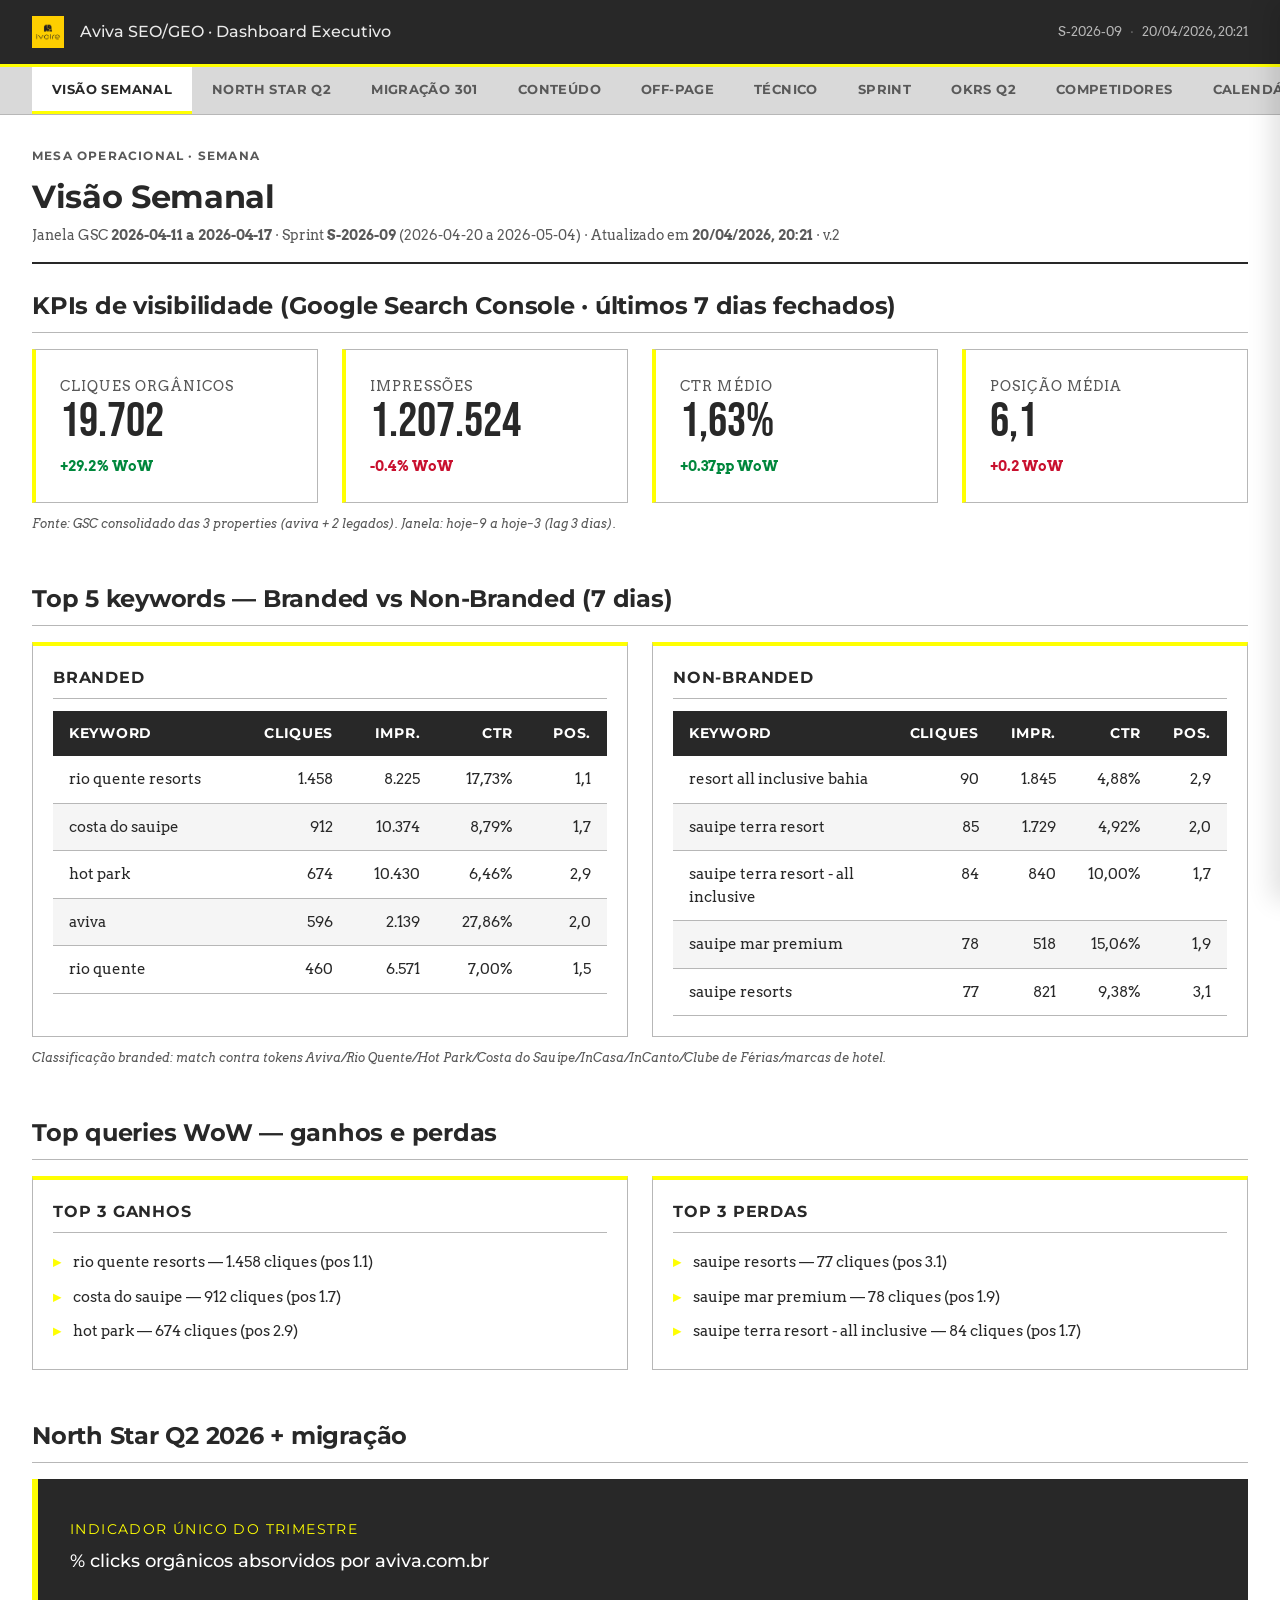
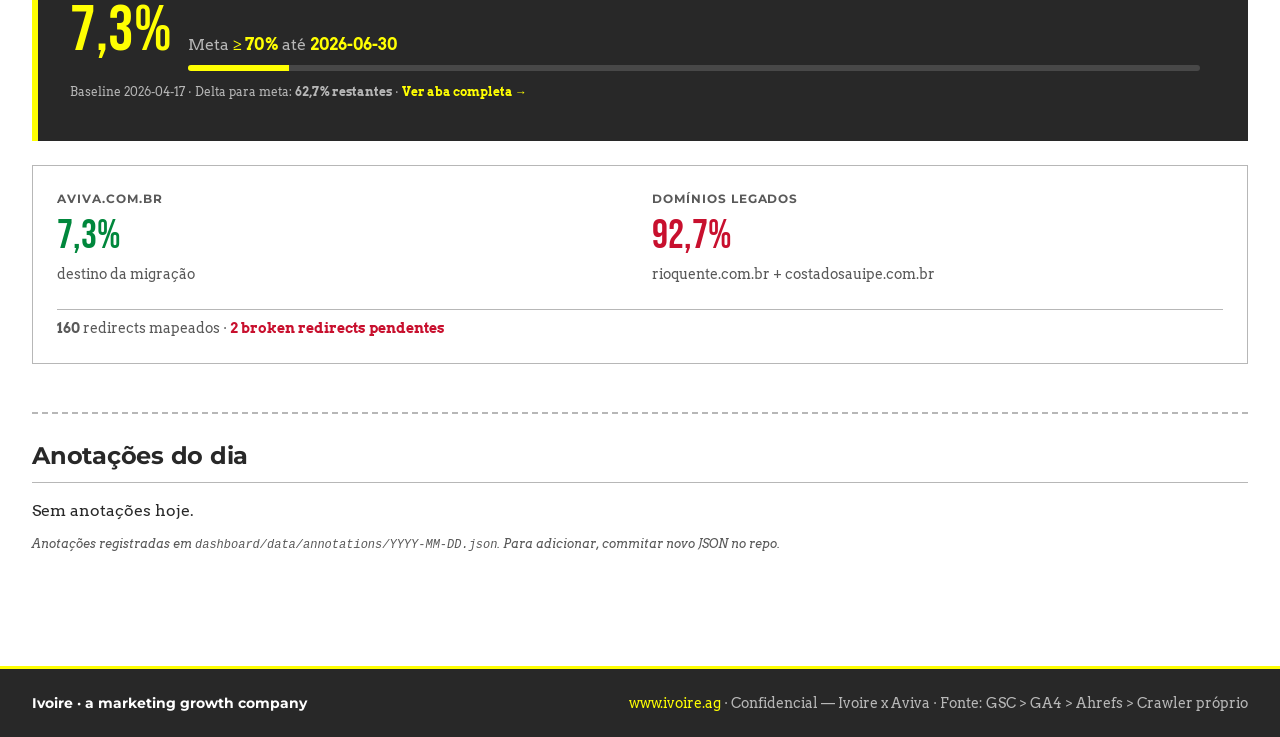
==== commit 45ef4455: "chore(dashboard): sync 2026-04-20 20:26" ====
--- a/index.html
+++ b/index.html
@@ -36,6 +36,9 @@
       <button class="tab" role="tab" data-tab="competidores">Competidores</button>
       <button class="tab" role="tab" data-tab="calendario">Calendário</button>
       <button class="tab" role="tab" data-tab="alertas">Alertas <span class="tab-badge" id="tab-alert-badge">0</span></button>
+      <div class="tabs-actions">
+        <button class="tab-action" id="btn-print" title="Imprimir aba atual / exportar PDF">🖨 Imprimir</button>
+      </div>
     </div>
   </nav>
 
@@ -430,6 +433,13 @@
         </div>
       </section>
 
+      <!-- ==================== ANOTAÇÕES ==================== -->
+      <section class="ivoire-section annotations-block" id="annotations-block">
+        <h2>Anotações do dia</h2>
+        <div id="annotations-list"></div>
+        <p class="data-source">Anotações registradas em <code>dashboard/data/annotations/YYYY-MM-DD.json</code>. Para adicionar, commitar novo JSON no repo.</p>
+      </section>
+
       <!-- ==================== DRILL-DOWN PANEL ==================== -->
       <aside class="drill-panel" id="drill-panel" aria-hidden="true">
         <div class="drill-head">
--- a/styles.css
+++ b/styles.css
@@ -788,3 +788,66 @@
   border-radius: 2px;
   font-size: 0.8125rem;
 }
+
+/* ================================ Print actions ================================ */
+.tabs-actions {
+  margin-left: auto;
+  display: flex;
+  align-items: center;
+  padding: 0 1rem;
+}
+.tab-action {
+  background: var(--ivoire-yellow);
+  color: var(--ivoire-black);
+  border: 0;
+  padding: 0.4rem 0.75rem;
+  font-family: var(--ivoire-font-title);
+  font-weight: 700;
+  font-size: 0.75rem;
+  text-transform: uppercase;
+  letter-spacing: 0.05em;
+  cursor: pointer;
+  border-radius: 2px;
+}
+.tab-action:hover { opacity: 0.85; }
+
+/* ================================ Annotations ================================ */
+.annotations-block {
+  margin-top: 3rem;
+  padding-top: 1.5rem;
+  border-top: 2px dashed var(--ivoire-color-border);
+}
+.annotation {
+  padding: 0.75rem 1rem;
+  background: var(--ivoire-gray-bg, #f5f5f5);
+  border-left: 3px solid var(--ivoire-yellow);
+  margin-bottom: 0.75rem;
+}
+.ann-meta {
+  font-size: 0.8125rem;
+  color: var(--ivoire-color-text-muted);
+  margin-bottom: 0.3rem;
+}
+.ann-meta em { color: var(--ivoire-black); }
+.ann-body { font-size: 0.9375rem; line-height: 1.5; }
+
+/* ================================ Print ================================ */
+@media print {
+  .ivoire-header,
+  .ivoire-tabs,
+  .ivoire-footer,
+  .drill-panel,
+  .annotations-block,
+  .tab-action,
+  [data-tab-link] { display: none !important; }
+  .tab-panel { display: block !important; page-break-after: always; }
+  .ivoire-main { padding: 0; }
+  body { font-size: 10pt; }
+  .ivoire-kpi-card, .kw-card, .ivoire-table { page-break-inside: avoid; }
+  .ns-hero { background: #fff !important; color: #000 !important; border-left: 4px solid #000 !important; }
+  .ns-hero-stats .stat-row { background: #f5f5f5 !important; color: #000 !important; border-left-color: #000 !important; }
+  .ns-hero-stats .v, .ns-gauge-label .val { color: #000 !important; }
+  .ivoire-northstar { background: #fff !important; color: #000 !important; border-left: 4px solid #000 !important; }
+  .ivoire-northstar .current { color: #000 !important; }
+  .ivoire-northstar .label, .ivoire-northstar .target strong { color: #333 !important; }
+}
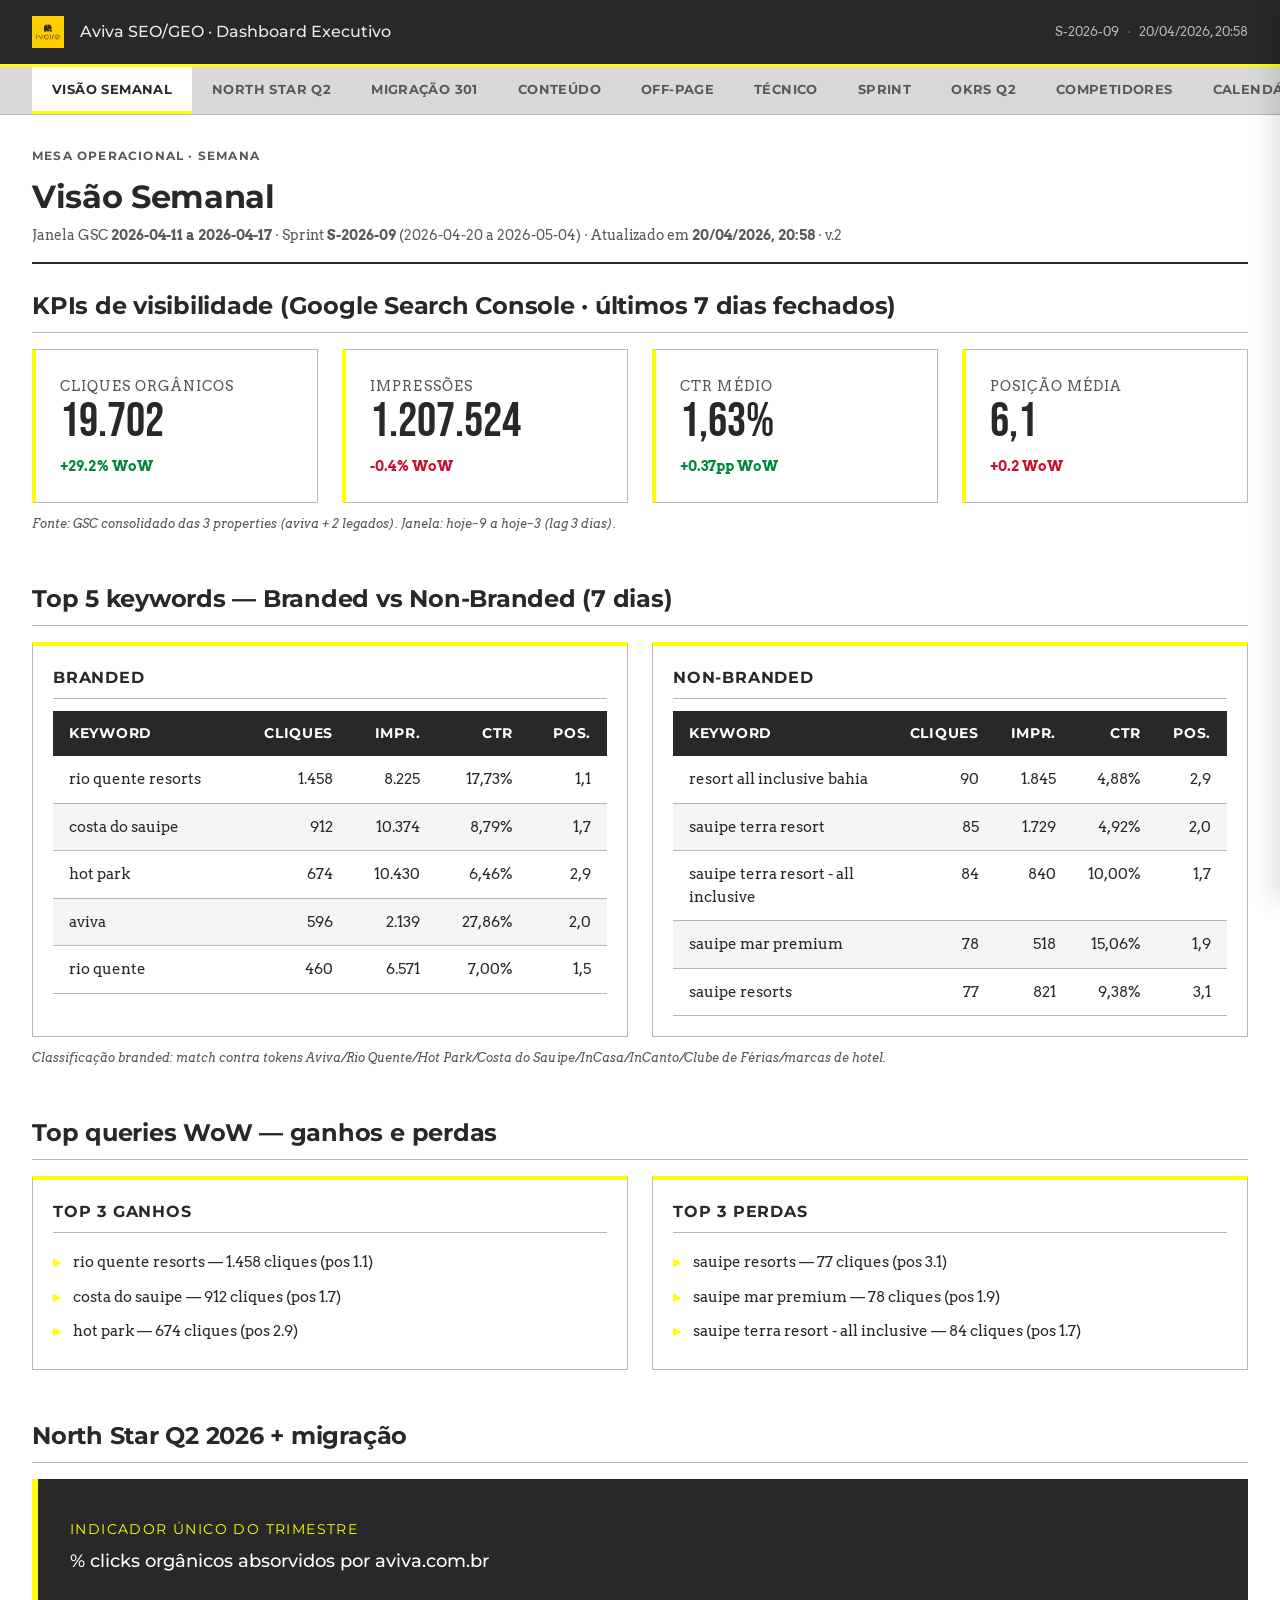
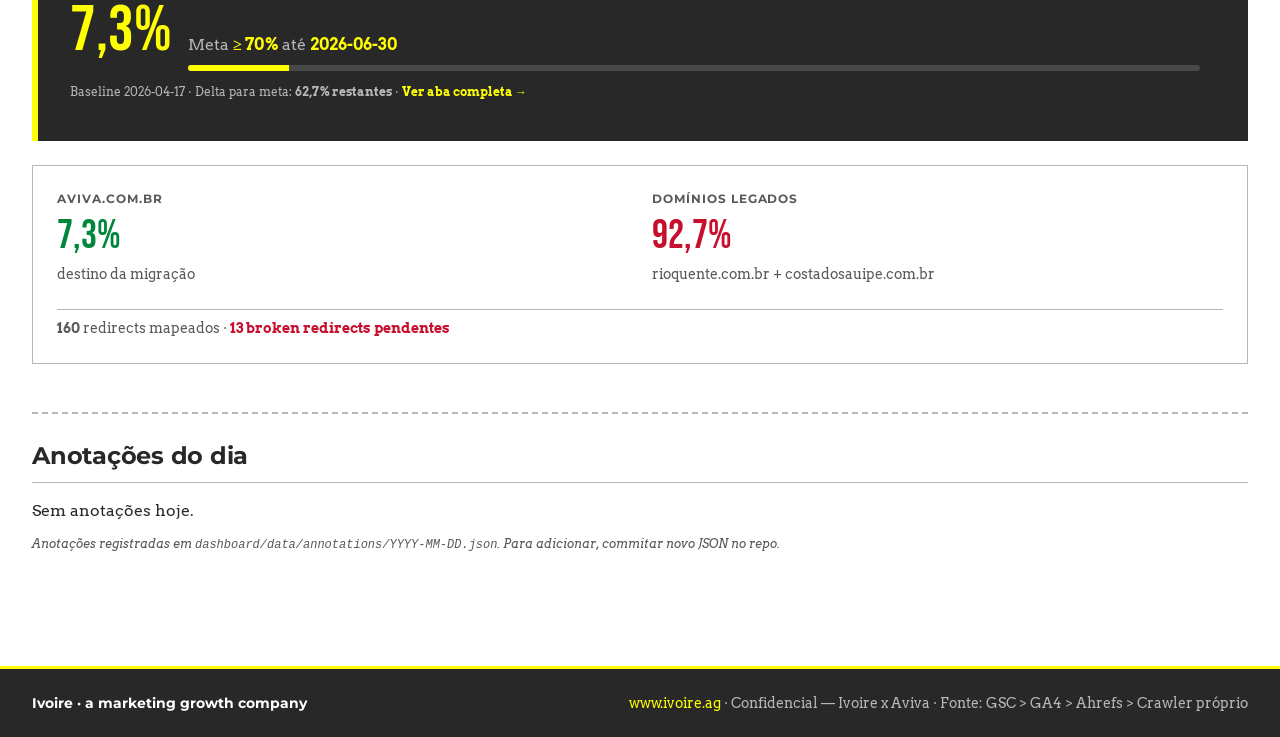
==== commit 165908e5: "chore(dashboard): sync 2026-04-20 20:59" ====
--- a/index.html
+++ b/index.html
@@ -268,23 +268,49 @@
       <section class="tab-panel" id="panel-conteudo" role="tabpanel">
         <div class="panel-header">
           <p class="ivoire-kicker">O3 Conteúdo · KR3.1, KR3.2, KR3.3</p>
-          <h1>Conteúdo programático — Pipeline e velocity</h1>
-        </div>
-
-        <section class="ivoire-section">
-          <h2>Pipeline atual</h2>
+          <h1>Conteúdo programático — Pipeline, velocity e backlog</h1>
+        </div>
+
+        <section class="ivoire-section">
+          <h2>Pipeline atual (sprint ativa)</h2>
           <div class="pipeline-grid" id="pipeline-grid"></div>
         </section>
 
         <section class="ivoire-section">
-          <h2>Velocity vs meta trimestral</h2>
+          <h2>Velocity vs meta trimestral (KR3.1: 10 páginas até 2026-06-30)</h2>
           <div class="velocity-card" id="velocity-card"></div>
         </section>
 
-        <section class="ivoire-section">
-          <h2>KW gaps prioritários (7 dias)</h2>
-          <table class="ivoire-table">
-            <thead><tr><th>Keyword</th><th class="num">Impressões</th><th class="num">Posição</th><th>Ação</th></tr></thead>
+        <div class="ivoire-grid-2">
+          <section class="ivoire-section">
+            <h2>Backlog por cluster</h2>
+            <table class="ivoire-table">
+              <thead><tr><th>Cluster</th><th class="num">Itens</th></tr></thead>
+              <tbody id="bl-cluster-tbody"></tbody>
+            </table>
+          </section>
+          <section class="ivoire-section">
+            <h2>Backlog por KR</h2>
+            <table class="ivoire-table">
+              <thead><tr><th>KR</th><th class="num">Itens</th></tr></thead>
+              <tbody id="bl-kr-tbody"></tbody>
+            </table>
+          </section>
+        </div>
+
+        <section class="ivoire-section">
+          <h2>Top 5 tasks priorizadas (score)</h2>
+          <table class="ivoire-table">
+            <thead><tr><th>ID</th><th>Título</th><th>KR</th><th class="num">Sev</th><th class="num">Score</th><th>SLA</th></tr></thead>
+            <tbody id="bl-top-tbody"></tbody>
+          </table>
+          <p class="data-source">Backlog total: <strong id="bl-total">—</strong> items. Score total: <strong id="bl-score">—</strong>. Fórmula: severidade × log10(impressões+10) × cluster_weight.</p>
+        </section>
+
+        <section class="ivoire-section">
+          <h2>KW gaps prioritários (GSC 7 dias)</h2>
+          <table class="ivoire-table">
+            <thead><tr><th>Keyword</th><th class="num">Impressões</th><th class="num">Posição</th><th>Cluster</th><th>Ação recomendada</th></tr></thead>
             <tbody id="kwgaps-tbody"></tbody>
           </table>
         </section>
@@ -293,45 +319,122 @@
       <!-- ==================== ABA: OFF-PAGE ==================== -->
       <section class="tab-panel" id="panel-offpage" role="tabpanel">
         <div class="panel-header">
-          <p class="ivoire-kicker">Autoridade & backlinks</p>
-          <h1>Off-page — Framework 3-partes (BL-021)</h1>
+          <p class="ivoire-kicker">Autoridade & backlinks · Ahrefs</p>
+          <h1>Off-page — Perfil de backlinks</h1>
+          <p class="panel-sub">Base: <code id="op-srcdate">—</code> · Framework BL-021 (quality / risk / competitive)</p>
         </div>
 
         <div class="ivoire-grid-4">
-          <div class="ivoire-kpi-card"><span class="label">Backlinks totais</span><span class="value" id="op-bl">—</span><span class="delta flat">Ahrefs CSV</span></div>
-          <div class="ivoire-kpi-card"><span class="label">Ref. domains</span><span class="value" id="op-rd">—</span><span class="delta flat">distinct</span></div>
-          <div class="ivoire-kpi-card"><span class="label">Novos 7d</span><span class="value" id="op-new">—</span><span class="delta up">WoW</span></div>
-          <div class="ivoire-kpi-card"><span class="label">Risco tóxico</span><span class="value" id="op-toxic">—</span><span class="delta flat">a triagem</span></div>
-        </div>
-
-        <section class="ivoire-section">
-          <h2>Framework 3 partes</h2>
+          <div class="ivoire-kpi-card clickable" data-drill="offpage-detail">
+            <span class="label">Backlinks totais</span><span class="value" id="op-bl">—</span>
+            <span class="delta flat" id="op-bl-follow">—</span>
+          </div>
+          <div class="ivoire-kpi-card">
+            <span class="label">Ref. domains</span><span class="value" id="op-rd">—</span>
+            <span class="delta flat" id="op-avgdr">DR avg —</span>
+          </div>
+          <div class="ivoire-kpi-card">
+            <span class="label">Novos 7d</span><span class="value" id="op-new">—</span>
+            <span class="delta up">link building ativo</span>
+          </div>
+          <div class="ivoire-kpi-card">
+            <span class="label">Tier-1 (DR≥50)</span><span class="value" id="op-tier1">—</span>
+            <span class="delta flat" id="op-tier1-pct">—</span>
+          </div>
+        </div>
+
+        <section class="ivoire-section">
+          <h2>Distribuição por Domain Rating</h2>
+          <div id="op-dr-bars"></div>
+        </section>
+
+        <section class="ivoire-section">
+          <h2>Composição do perfil</h2>
           <div class="ivoire-grid-3">
-            <div class="scenario-card"><div class="s-lbl">Quality</div><div class="s-txt">DR, trust flow, topical match, editorial intent.</div></div>
-            <div class="scenario-card"><div class="s-lbl">Risk</div><div class="s-txt">Links tóxicos, spam score, anchor over-optimization.</div></div>
-            <div class="scenario-card"><div class="s-lbl">Competitive</div><div class="s-txt">Gap vs competidores, oportunidades de outreach.</div></div>
-          </div>
-          <p class="data-source">Detalhamento e triagem no offpage.docx semanal. Pipeline: ingest CSV Ahrefs → _backlink_ingestor → offpage.docx + snapshot.</p>
+            <div class="kw-card"><h3>Dofollow vs Nofollow</h3>
+              <div class="bar-row"><span class="bar-label">Dofollow</span><span class="bar-track"><span class="bar-fill" id="op-dof-fill" style="background:#4CAF50"></span></span><span class="bar-count" id="op-dof-c">—</span></div>
+              <div class="bar-row"><span class="bar-label">Nofollow</span><span class="bar-track"><span class="bar-fill" id="op-nof-fill" style="background:#9C27B0"></span></span><span class="bar-count" id="op-nof-c">—</span></div>
+            </div>
+            <div class="kw-card"><h3>Tipo de link</h3>
+              <div class="bar-row"><span class="bar-label">Texto</span><span class="bar-track"><span class="bar-fill" id="op-txt-fill" style="background:#FFFF02"></span></span><span class="bar-count" id="op-txt-c">—</span></div>
+              <div class="bar-row"><span class="bar-label">Imagem</span><span class="bar-track"><span class="bar-fill" id="op-img-fill" style="background:#2196F3"></span></span><span class="bar-count" id="op-img-c">—</span></div>
+            </div>
+            <div class="kw-card"><h3>Tiers por DR</h3>
+              <div class="bar-row"><span class="bar-label">Tier-1</span><span class="bar-track"><span class="bar-fill" id="op-t1-fill" style="background:#4CAF50"></span></span><span class="bar-count" id="op-t1-c">—</span></div>
+              <div class="bar-row"><span class="bar-label">Tier-2</span><span class="bar-track"><span class="bar-fill" id="op-t2-fill" style="background:#FFC107"></span></span><span class="bar-count" id="op-t2-c">—</span></div>
+              <div class="bar-row"><span class="bar-label">Tier-3</span><span class="bar-track"><span class="bar-fill" id="op-t3-fill" style="background:#E53935"></span></span><span class="bar-count" id="op-t3-c">—</span></div>
+            </div>
+          </div>
+        </section>
+
+        <section class="ivoire-section">
+          <h2>Top 10 domínios linkando</h2>
+          <table class="ivoire-table">
+            <thead><tr><th>Domínio</th><th class="num">Backlinks</th><th class="num">DR</th><th>Tier</th></tr></thead>
+            <tbody id="op-top-tbody"></tbody>
+          </table>
+        </section>
+
+        <section class="ivoire-section">
+          <h2>Top 10 âncoras</h2>
+          <table class="ivoire-table">
+            <thead><tr><th>Âncora</th><th class="num">Ocorrências</th></tr></thead>
+            <tbody id="op-anchors-tbody"></tbody>
+          </table>
+        </section>
+
+        <section class="ivoire-section">
+          <h2>Ganhos recentes (7 dias)</h2>
+          <table class="ivoire-table">
+            <thead><tr><th>Domínio</th><th class="num">DR</th><th>Data</th><th>Âncora</th></tr></thead>
+            <tbody id="op-gains-tbody"></tbody>
+          </table>
+        </section>
+
+        <section class="ivoire-section">
+          <h2>Framework BL-021 (3 partes)</h2>
+          <div class="ivoire-grid-3">
+            <div class="scenario-card"><div class="s-lbl">Quality</div><div class="s-txt">DR médio, tier-1 count, editorial match, topical relevância. Tier-1 <strong id="bl-t1-quality">—</strong> links de alta autoridade.</div></div>
+            <div class="scenario-card pessimista"><div class="s-lbl">Risk</div><div class="s-txt">Links tóxicos, over-anchor, spam signals. Dofollow ratio: <strong id="bl-dof-ratio">—</strong></div></div>
+            <div class="scenario-card otimista"><div class="s-lbl">Competitive</div><div class="s-txt">Gap vs concorrentes + oportunidades de outreach detalhadas no offpage.docx semanal.</div></div>
+          </div>
         </section>
       </section>
 
       <!-- ==================== ABA: TÉCNICO ==================== -->
       <section class="tab-panel" id="panel-tecnico" role="tabpanel">
         <div class="panel-header">
-          <p class="ivoire-kicker">Core Web Vitals · Site Audit</p>
+          <p class="ivoire-kicker">Core Web Vitals · Site Audit · Crawler</p>
           <h1>Técnico — Performance e saúde</h1>
+          <p class="panel-sub">PSI: <code id="tc-srcdir">—</code> · Crawler: <code id="tc-crawlerdate">—</code> · Ahrefs: <code id="tc-ahrefsdate">—</code></p>
         </div>
 
         <div class="ivoire-grid-4">
           <div class="ivoire-kpi-card"><span class="label">LCP p75</span><span class="value" id="tc-lcp">—</span><span class="delta flat">ms · mobile</span></div>
           <div class="ivoire-kpi-card"><span class="label">INP p75</span><span class="value" id="tc-inp">—</span><span class="delta flat">ms · mobile</span></div>
           <div class="ivoire-kpi-card"><span class="label">CLS p75</span><span class="value" id="tc-cls">—</span><span class="delta flat">unitless</span></div>
-          <div class="ivoire-kpi-card"><span class="label">Perf score avg</span><span class="value" id="tc-score">—</span><span class="delta flat" id="tc-date">—</span></div>
-        </div>
-
-        <section class="ivoire-section">
-          <h2>Base de auditoria</h2>
-          <p class="panel-sub">Fonte: cache PSI da última rodada em <code id="tc-srcdir">/reports/—</code>. Amostras: <strong id="tc-samples">0</strong> URLs da top-GSC aviva.com.br. URLs em blocklist (ex: checkin.aviva.com.br) excluídas.</p>
+          <div class="ivoire-kpi-card"><span class="label">Perf score avg</span><span class="value" id="tc-score">—</span><span class="delta flat" id="tc-samples-delta">—</span></div>
+        </div>
+
+        <div class="ivoire-grid-4">
+          <div class="ivoire-kpi-card"><span class="label">Páginas auditadas</span><span class="value" id="tc-pages">—</span><span class="delta flat">crawler próprio</span></div>
+          <div class="ivoire-kpi-card"><span class="label">Response p75</span><span class="value" id="tc-rt">—</span><span class="delta flat" id="tc-rt-status">ms origin</span></div>
+          <div class="ivoire-kpi-card"><span class="label">Site Audit issues</span><span class="value" id="tc-issues-total">—</span><span class="delta down">Ahrefs</span></div>
+          <div class="ivoire-kpi-card"><span class="label">Issues alta prio</span><span class="value" id="tc-issues-alta">—</span><span class="delta flat">404/4xx/5xx/broken</span></div>
+        </div>
+
+        <section class="ivoire-section">
+          <h2>Status HTTP das páginas (crawler)</h2>
+          <div id="tc-status-bars"></div>
+        </section>
+
+        <section class="ivoire-section">
+          <h2>Top 15 issues — Ahrefs Site Audit</h2>
+          <table class="ivoire-table">
+            <thead><tr><th>Issue</th><th class="num">Ocorrências</th><th>Prioridade</th><th>Arquivo fonte</th></tr></thead>
+            <tbody id="tc-issues-tbody"></tbody>
+          </table>
+          <p class="data-source">Arquivos em <code>/ahrefs-reports/aviva_all-issues/Error-*.csv</code>. URLs na blocklist (ex.: checkin.aviva.com.br) excluídas do PSI. Próxima rodada PSI real ao vivo na segunda-feira 13h BRT.</p>
         </section>
       </section>
 
@@ -396,17 +499,18 @@
       <!-- ==================== ABA: COMPETIDORES ==================== -->
       <section class="tab-panel" id="panel-competidores" role="tabpanel">
         <div class="panel-header">
-          <p class="ivoire-kicker">Competitive intelligence</p>
+          <p class="ivoire-kicker">Competitive intelligence · 5 concorrentes + 2 legados</p>
           <h1>Competidores monitorados</h1>
         </div>
         <table class="ivoire-table">
           <thead><tr>
-            <th>Competidor</th><th>Domínio</th><th>Share of voice — nota</th>
-            <th>Gap / DR</th><th>Status</th>
+            <th>Competidor</th><th>Domínio</th><th>DR est</th>
+            <th>Traffic / cluster</th><th>Gap</th><th>Oportunidade</th>
+            <th>Status</th><th>Prio</th>
           </tr></thead>
           <tbody id="comp-tbody"></tbody>
         </table>
-        <p class="data-source">Dados operacionais detalhados no crawler e Site Explorer Ahrefs. Atualização semanal via engine.</p>
+        <p class="data-source">DR estimado via Ahrefs Site Explorer (ingestão em roadmap). Crawler de concorrentes: BL-009 (sev 3, SLA 2026-05-04). Fonte de análise profunda: <code>crawler/comparator.py</code> + Ahrefs common-keywords.</p>
       </section>
 
       <!-- ==================== ABA: CALENDÁRIO ==================== -->
@@ -424,13 +528,11 @@
       <!-- ==================== ABA: ALERTAS ==================== -->
       <section class="tab-panel" id="panel-alertas" role="tabpanel">
         <div class="panel-header">
-          <p class="ivoire-kicker">Stream operacional</p>
+          <p class="ivoire-kicker">Stream operacional · gerado a cada rodada</p>
           <h1>Alertas abertos</h1>
-        </div>
-        <div class="ivoire-alerts">
-          <h3>Itens que exigem atenção na sprint atual</h3>
-          <ul id="alerts-list"></ul>
-        </div>
+          <p class="panel-sub">Alertas automatizados cruzando: migração 301, site audit Ahrefs, performance, backlinks, sprint, capacity, OKRs, dependências cliente.</p>
+        </div>
+        <div class="alert-stream" id="alerts-list"></div>
       </section>
 
       <!-- ==================== ANOTAÇÕES ==================== -->
--- a/styles.css
+++ b/styles.css
@@ -830,6 +830,52 @@
 }
 .ann-meta em { color: var(--ivoire-black); }
 .ann-body { font-size: 0.9375rem; line-height: 1.5; }
+
+/* ================================ Alert cards ================================ */
+.alert-stream {
+  display: flex;
+  flex-direction: column;
+  gap: 0.75rem;
+}
+.alert-card {
+  display: grid;
+  grid-template-columns: 100px 180px 1fr;
+  gap: 1rem;
+  align-items: center;
+  padding: 0.85rem 1.1rem;
+  background: var(--ivoire-white);
+  border: 1px solid var(--ivoire-color-border);
+  border-left: 5px solid var(--ivoire-color-border);
+}
+.alert-card.sev-vermelho { border-left-color: var(--ivoire-priority-high); background: #fff5f5; }
+.alert-card.sev-amarelo { border-left-color: var(--ivoire-priority-mid); background: #fffbe6; }
+.alert-card.sev-verde { border-left-color: var(--ivoire-priority-low); background: #f5fff5; }
+.alert-cat {
+  font-family: var(--ivoire-font-title);
+  font-size: 0.75rem;
+  text-transform: uppercase;
+  letter-spacing: 0.06em;
+  color: var(--ivoire-color-text-muted);
+  font-weight: 700;
+}
+.alert-txt {
+  font-size: 0.9375rem;
+  line-height: 1.45;
+}
+@media (max-width: 900px) {
+  .alert-card { grid-template-columns: 1fr; gap: 0.25rem; }
+}
+
+/* ================================ Compo bars (offpage) ================================ */
+.kw-card .bar-row {
+  grid-template-columns: 70px 1fr 60px;
+  padding: 0.3rem 0;
+}
+.kw-card .bar-label {
+  font-family: var(--ivoire-font-body);
+  font-size: 0.8125rem;
+  font-weight: 500;
+}
 
 /* ================================ Print ================================ */
 @media print {
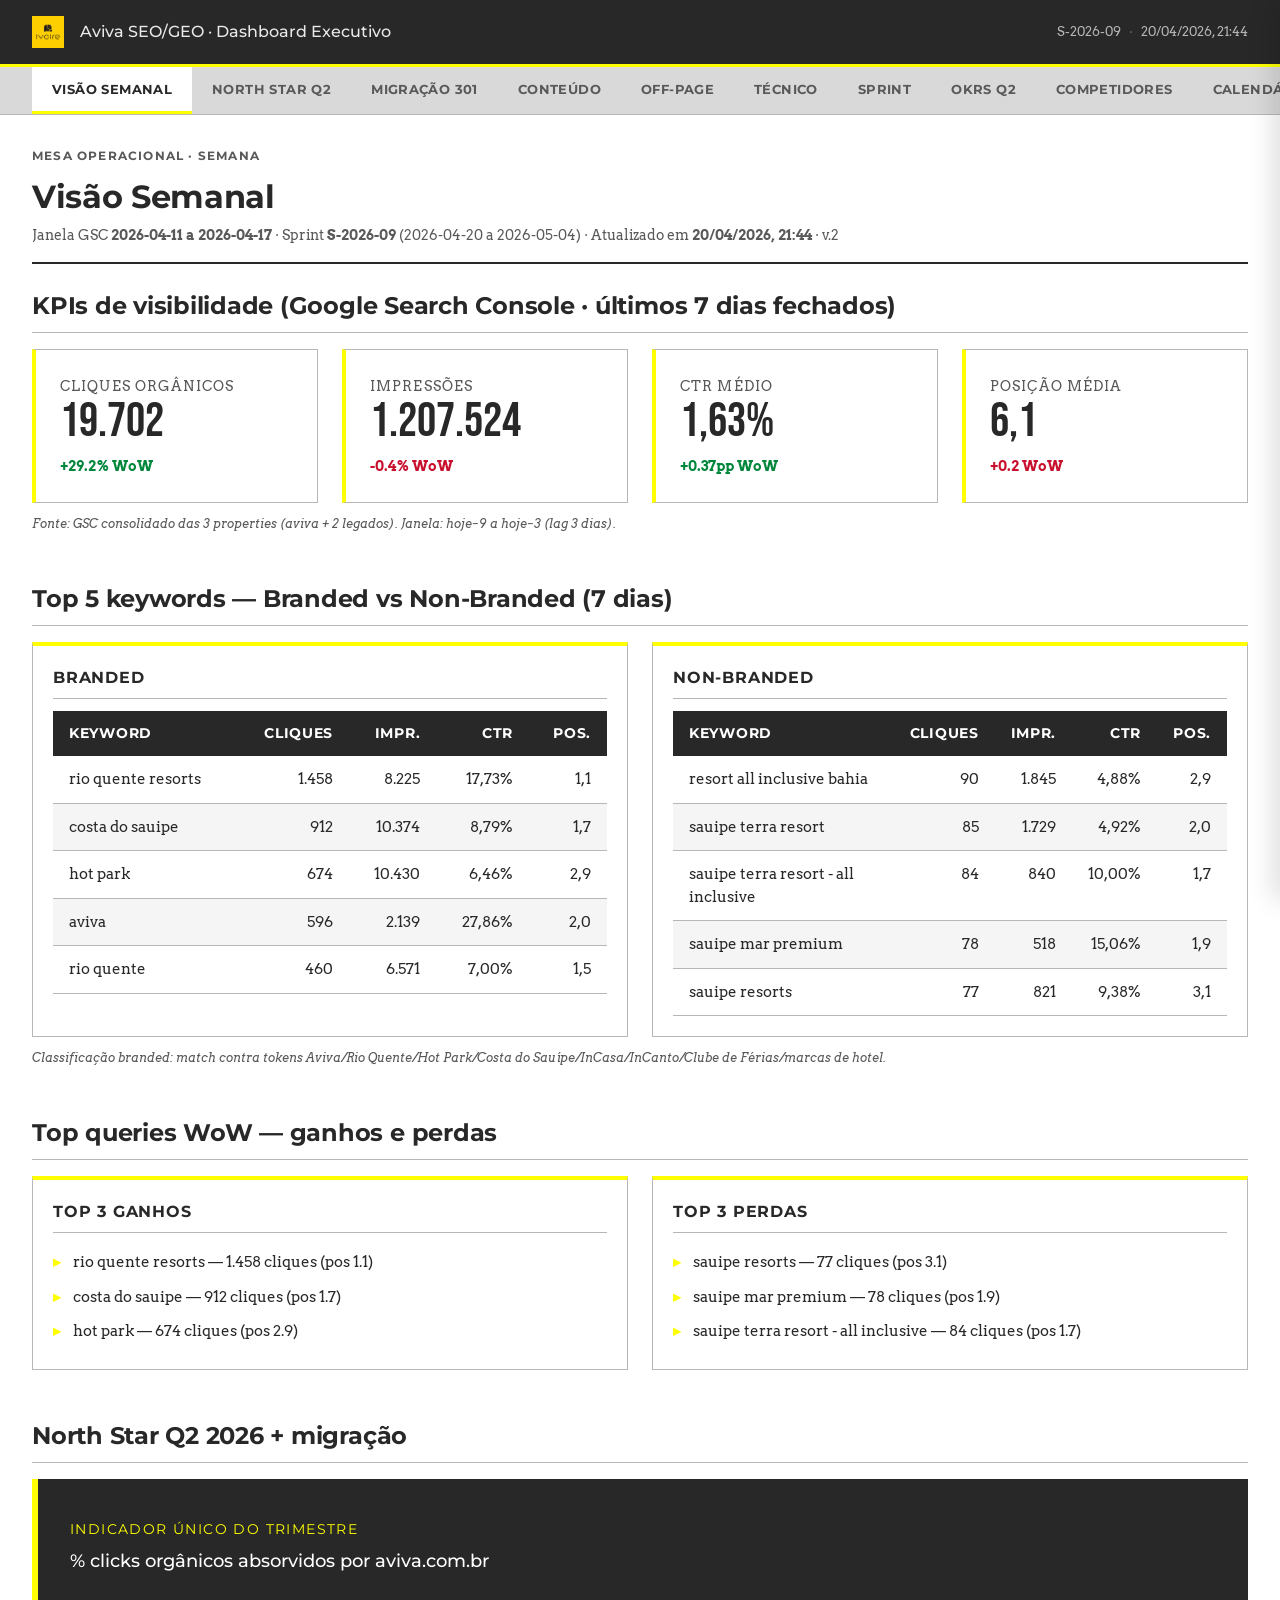
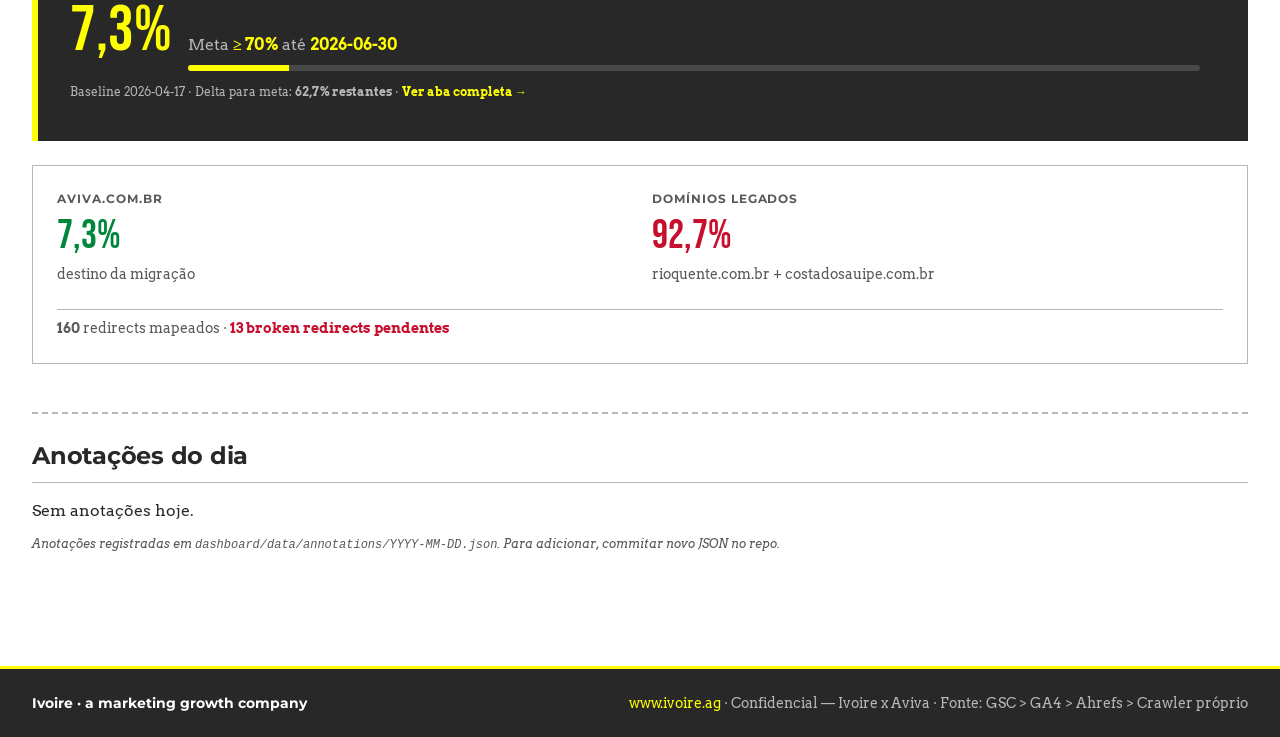
==== commit 201a0973: "chore(dashboard): sync 2026-04-20 21:45" ====
--- a/index.html
+++ b/index.html
@@ -35,6 +35,7 @@
       <button class="tab" role="tab" data-tab="okrs">OKRs Q2</button>
       <button class="tab" role="tab" data-tab="competidores">Competidores</button>
       <button class="tab" role="tab" data-tab="calendario">Calendário</button>
+      <button class="tab" role="tab" data-tab="reunioes">Reuniões <span class="tab-badge" id="tab-meet-badge">0</span></button>
       <button class="tab" role="tab" data-tab="alertas">Alertas <span class="tab-badge" id="tab-alert-badge">0</span></button>
       <div class="tabs-actions">
         <button class="tab-action" id="btn-print" title="Imprimir aba atual / exportar PDF">🖨 Imprimir</button>
@@ -525,6 +526,46 @@
         </table>
       </section>
 
+      <!-- ==================== ABA: REUNIÕES ==================== -->
+      <section class="tab-panel" id="panel-reunioes" role="tabpanel">
+        <div class="panel-header">
+          <p class="ivoire-kicker">Camada contextual #0 · atas cliente</p>
+          <h1>Reuniões com o cliente</h1>
+          <p class="panel-sub">Ingestion: <code>/business-context/reunioes/</code> · Parse: <code>.parsed/</code> · Sync backlog automático.</p>
+        </div>
+
+        <div class="ivoire-grid-4">
+          <div class="ivoire-kpi-card"><span class="label">Reuniões processadas</span><span class="value" id="meet-total">—</span><span class="delta flat">desde kickoff</span></div>
+          <div class="ivoire-kpi-card"><span class="label">Action items totais</span><span class="value" id="meet-items-total">—</span><span class="delta flat">extraídos</span></div>
+          <div class="ivoire-kpi-card"><span class="label">Abertos</span><span class="value" id="meet-items-open">—</span><span class="delta flat" id="meet-items-open-days">—</span></div>
+          <div class="ivoire-kpi-card"><span class="label">% cumprimento</span><span class="value" id="meet-compl">—</span><span class="delta flat">concluído / total</span></div>
+        </div>
+
+        <section class="ivoire-section">
+          <h2>Última reunião</h2>
+          <div class="kw-card" id="latest-meet-card"></div>
+        </section>
+
+        <section class="ivoire-section">
+          <h2>Action items — rastreabilidade</h2>
+          <table class="ivoire-table">
+            <thead><tr>
+              <th>Responsável</th><th>Ação</th><th>KR</th><th>Tipo</th>
+              <th>Status</th><th>Dias desde ata</th><th>Ata</th>
+            </tr></thead>
+            <tbody id="meet-items-tbody"></tbody>
+          </table>
+        </section>
+
+        <section class="ivoire-section">
+          <h2>Histórico de reuniões</h2>
+          <table class="ivoire-table">
+            <thead><tr><th>Data</th><th>Título</th><th>Duração</th><th>Participantes</th><th class="num">AIs</th></tr></thead>
+            <tbody id="meet-timeline-tbody"></tbody>
+          </table>
+        </section>
+      </section>
+
       <!-- ==================== ABA: ALERTAS ==================== -->
       <section class="tab-panel" id="panel-alertas" role="tabpanel">
         <div class="panel-header">
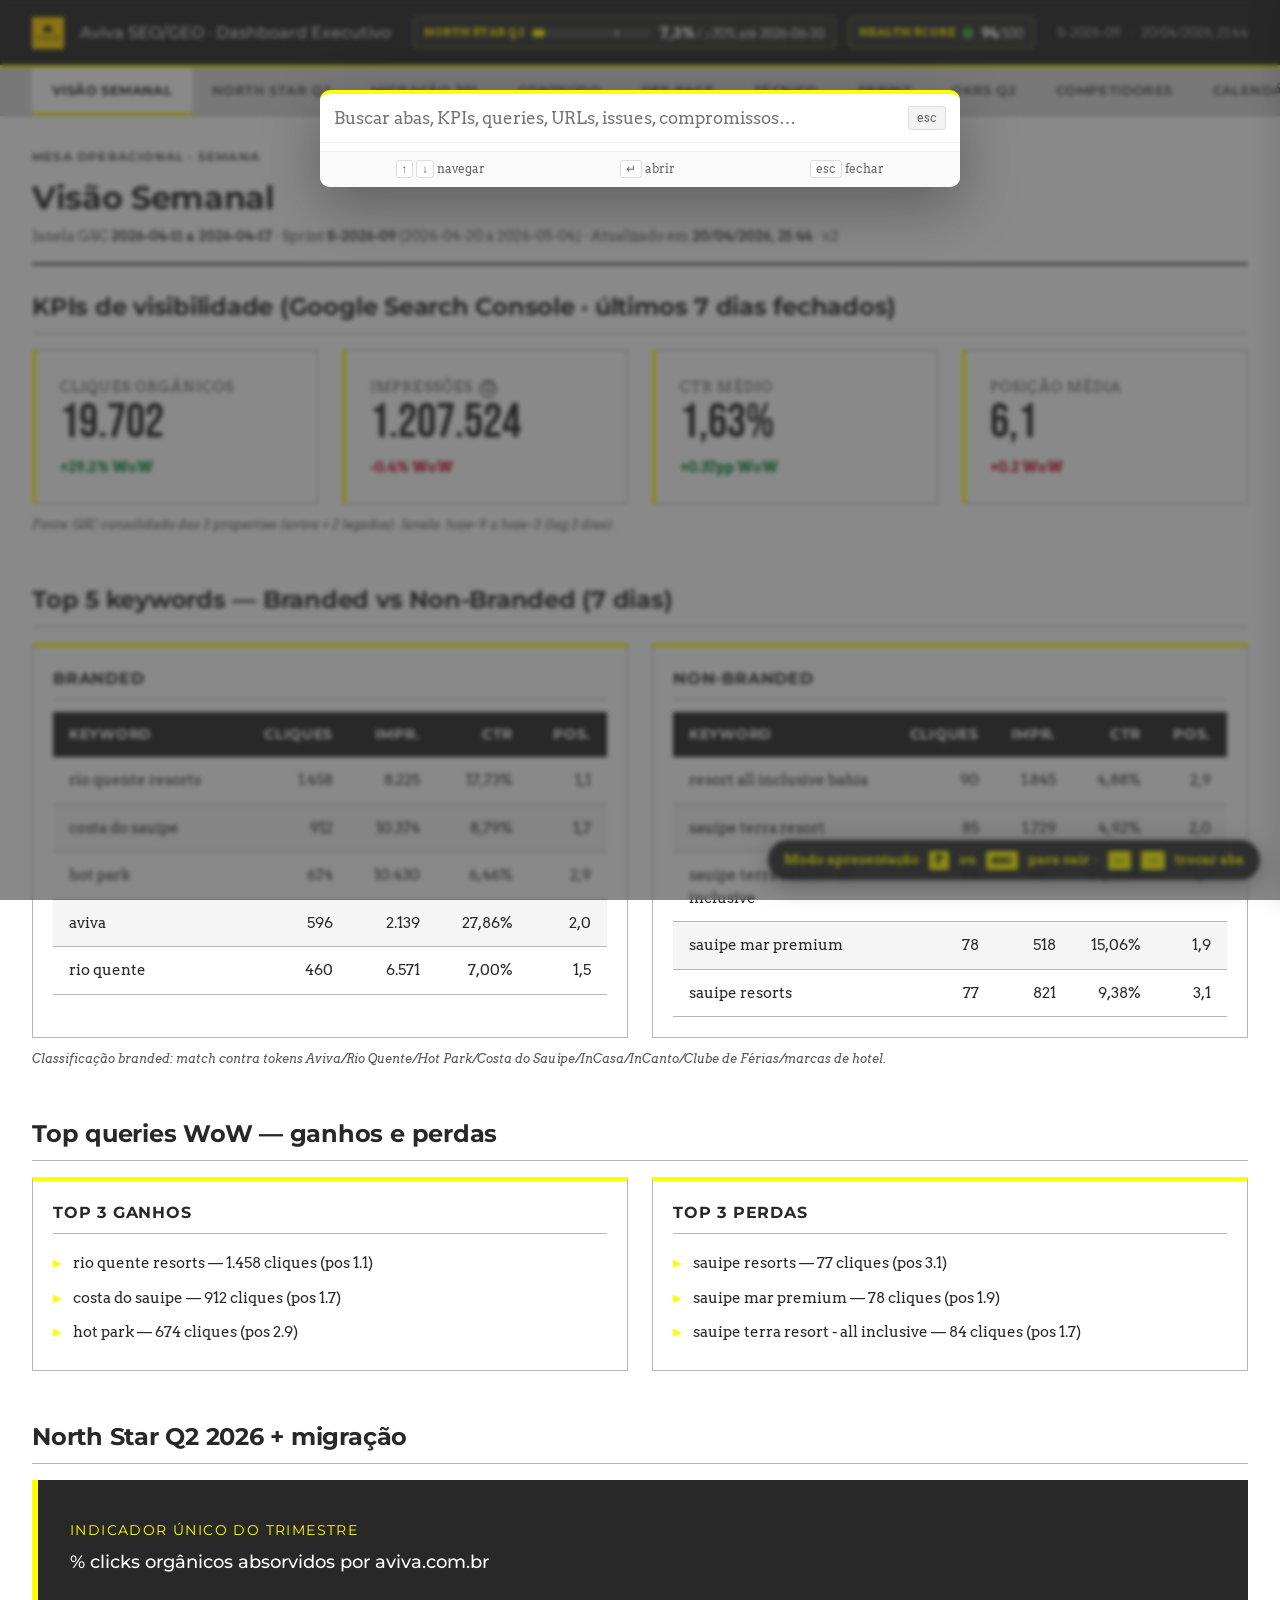
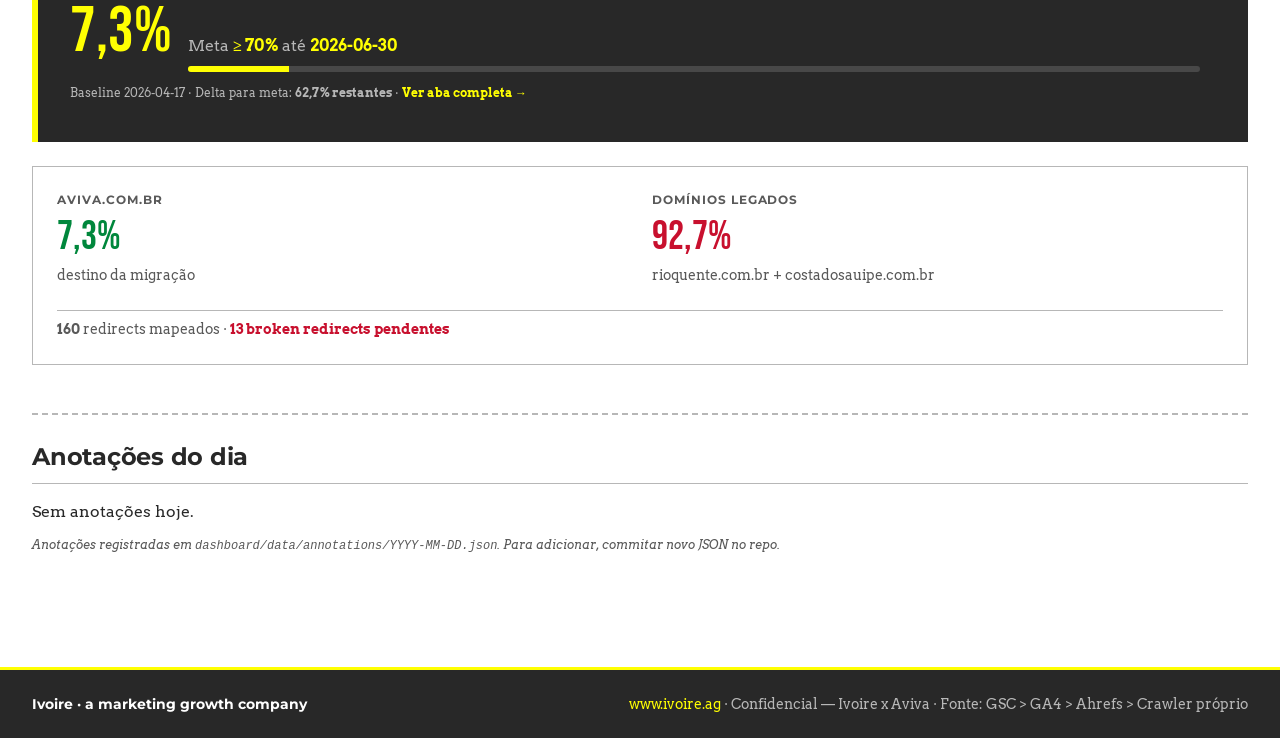
==== commit eb902dd0: "chore(dashboard): sync 2026-04-22 + 19 anexos" ====
--- a/index.html
+++ b/index.html
@@ -5,6 +5,9 @@
   <meta name="viewport" content="width=device-width, initial-scale=1.0">
   <title>Aviva SEO/GEO — Dashboard Executivo | Ivoire</title>
   <meta name="description" content="Mesa operacional, de performance e executiva do projeto Aviva SEO/GEO operado pela agência Ivoire. GSC ao vivo, North Star, sprint e OKRs Q2 2026.">
+  <meta name="theme-color" content="#282828">
+  <link rel="preload" href="data/snapshot.json" as="fetch" crossorigin="anonymous">
+  <link rel="preload" href="dashboard.js" as="script">
   <link rel="stylesheet" href="styles.css">
   <link rel="icon" type="image/png" href="assets/Logotipo-Ivoire.png">
 </head>
@@ -14,6 +17,23 @@
       <div class="logos">
         <img src="assets/Logotipo-Ivoire.png" alt="Ivoire — a marketing growth company">
         <span class="title">Aviva SEO/GEO · Dashboard Executivo</span>
+      </div>
+      <div class="header-widgets">
+        <button type="button" class="hdr-widget hdr-northstar" id="hdr-northstar"
+                title="North Star Q2 — clique para abrir a aba North Star">
+          <span class="w-label">North Star Q2</span>
+          <span class="w-bar">
+            <span class="w-bar-fill" id="hdr-ns-fill" style="width:0%"></span>
+            <span class="w-bar-target" style="left:70%"></span>
+          </span>
+          <span class="w-value"><strong id="hdr-ns-cur">—</strong> / <span id="hdr-ns-meta">≥70%</span></span>
+        </button>
+        <button type="button" class="hdr-widget hdr-health" id="hdr-health"
+                title="Health Score do projeto — clique para abrir a aba OKRs">
+          <span class="w-label">Health Score</span>
+          <span class="w-health-dot" id="hdr-health-dot"></span>
+          <span class="w-value"><strong id="hdr-health-val">—</strong>/100</span>
+        </button>
       </div>
       <div class="header-meta">
         <span id="hdr-sprint">S-2026-09</span>
@@ -38,6 +58,8 @@
       <button class="tab" role="tab" data-tab="reunioes">Reuniões <span class="tab-badge" id="tab-meet-badge">0</span></button>
       <button class="tab" role="tab" data-tab="alertas">Alertas <span class="tab-badge" id="tab-alert-badge">0</span></button>
       <div class="tabs-actions">
+        <button class="tab-action" id="btn-search" title="Busca global (⌘K / Ctrl+K)" aria-label="Abrir busca">⌘K Buscar</button>
+        <button class="tab-action" id="btn-present" title="Modo apresentação (tecla P)" aria-label="Modo apresentação">▶ Apresentar</button>
         <button class="tab-action" id="btn-print" title="Imprimir aba atual / exportar PDF">🖨 Imprimir</button>
       </div>
     </div>
@@ -463,6 +485,12 @@
         </section>
 
         <section class="ivoire-section">
+          <h2>Tarefas por responsável (grupos canônicos)</h2>
+          <div class="owners-grid" id="owners-grid"></div>
+          <p class="data-source">Agrupamento automático com base em <code>sprint_tasks[].responsavel</code> do snapshot. Fechamento individual continua por task no mid-review D8 e close D15.</p>
+        </section>
+
+        <section class="ivoire-section">
           <h2>Tasks comprometidas</h2>
           <table class="ivoire-table">
             <thead><tr>
@@ -594,6 +622,29 @@
 
     </div>
   </main>
+
+  <!-- ==================== Modal ⌘K — busca global ==================== -->
+  <div class="cmdk-overlay" id="cmdk-overlay" hidden role="dialog" aria-modal="true" aria-label="Busca global">
+    <div class="cmdk-panel" id="cmdk-panel">
+      <div class="cmdk-header">
+        <input type="search" id="cmdk-input" placeholder="Buscar abas, KPIs, queries, URLs, issues, compromissos…" autocomplete="off" aria-label="Termo de busca">
+        <kbd class="cmdk-esc">esc</kbd>
+      </div>
+      <ul class="cmdk-results" id="cmdk-results" role="listbox"></ul>
+      <div class="cmdk-footer">
+        <span><kbd>↑</kbd> <kbd>↓</kbd> navegar</span>
+        <span><kbd>↵</kbd> abrir</span>
+        <span><kbd>esc</kbd> fechar</span>
+      </div>
+    </div>
+  </div>
+
+  <!-- ==================== Modo apresentação — overlay ==================== -->
+  <div class="present-badge" id="present-badge" hidden>
+    <span>Modo apresentação</span>
+    <kbd>P</kbd> ou <kbd>esc</kbd> para sair ·
+    <kbd>←</kbd> <kbd>→</kbd> trocar aba
+  </div>
 
   <footer class="ivoire-footer" role="contentinfo">
     <div class="ivoire-container">
@@ -607,5 +658,8 @@
   </footer>
 
   <script src="dashboard.js"></script>
+  <!-- Vercel Analytics (opt-out aware) + Speed Insights (CWV) -->
+  <script defer src="/_vercel/insights/script.js"></script>
+  <script defer src="/_vercel/speed-insights/script.js"></script>
 </body>
 </html>
--- a/styles.css
+++ b/styles.css
@@ -897,3 +897,545 @@
   .ivoire-northstar .current { color: #000 !important; }
   .ivoire-northstar .label, .ivoire-northstar .target strong { color: #333 !important; }
 }
+
+/* ============ Drill-down link badges + clickable rows ============ */
+.drill-link-badge {
+  display: inline-block;
+  margin-left: 10px;
+  padding: 3px 10px;
+  background: #FFFF02;
+  color: var(--ivoire-black, #282828);
+  border-radius: 12px;
+  font-size: 0.72rem;
+  font-weight: 700;
+  letter-spacing: 0.02em;
+  text-decoration: none;
+  border: 1px solid var(--ivoire-black, #282828);
+  vertical-align: middle;
+  transition: transform 0.12s ease, box-shadow 0.12s ease;
+}
+.drill-link-badge:hover {
+  background: var(--ivoire-black, #282828);
+  color: #FFFF02;
+  transform: translateY(-1px);
+  box-shadow: 0 3px 8px rgba(0, 0, 0, 0.12);
+}
+
+tbody.rows-clickable tr {
+  cursor: pointer;
+  transition: background 0.12s ease;
+}
+tbody.rows-clickable tr:hover td {
+  background: #FFFBD1;
+}
+tbody.rows-clickable tr:hover td:first-child::after {
+  content: " ↗";
+  color: var(--ivoire-black, #282828);
+  font-weight: 700;
+  opacity: 0.6;
+}
+
+/* ============ KPI help (ⓘ) + popover didático ============ */
+.kpi-help {
+  display: inline-flex;
+  align-items: center;
+  justify-content: center;
+  width: 18px;
+  height: 18px;
+  margin-left: 6px;
+  padding: 0;
+  border: 1px solid var(--ivoire-black, #282828);
+  background: transparent;
+  color: var(--ivoire-black, #282828);
+  border-radius: 50%;
+  font-size: 0.72rem;
+  font-weight: 700;
+  line-height: 1;
+  cursor: help;
+  vertical-align: middle;
+  transition: background 0.12s ease, color 0.12s ease;
+  font-family: inherit;
+}
+.kpi-help:hover, .kpi-help:focus {
+  background: #FFFF02;
+  outline: none;
+}
+
+.kpi-popover {
+  position: absolute;
+  max-width: 340px;
+  background: #fff;
+  color: var(--ivoire-black, #282828);
+  border: 1px solid var(--ivoire-black, #282828);
+  border-top: 4px solid #FFFF02;
+  border-radius: 6px;
+  padding: 12px 14px;
+  z-index: 1000;
+  box-shadow: 0 6px 24px rgba(0, 0, 0, 0.16);
+  font-size: 0.85rem;
+  line-height: 1.45;
+}
+.kpi-pop-head {
+  display: flex;
+  justify-content: space-between;
+  align-items: center;
+  margin-bottom: 6px;
+  border-bottom: 1px solid #eee;
+  padding-bottom: 6px;
+}
+.kpi-pop-head strong { font-size: 0.95rem; }
+.kpi-pop-close {
+  width: 22px;
+  height: 22px;
+  border: none;
+  background: transparent;
+  font-size: 1.2rem;
+  line-height: 1;
+  cursor: pointer;
+  color: #666;
+  font-family: inherit;
+  padding: 0;
+}
+.kpi-pop-close:hover { color: var(--ivoire-black, #282828); }
+.kpi-popover dl { margin: 4px 0 0; }
+.kpi-popover dt {
+  font-weight: 700;
+  font-size: 0.78rem;
+  text-transform: uppercase;
+  color: #555;
+  margin-top: 8px;
+  letter-spacing: 0.04em;
+}
+.kpi-popover dt:first-child { margin-top: 0; }
+.kpi-popover dd {
+  margin: 2px 0 0;
+  color: #222;
+}
+
+/* ============ Intro didática nas tabelas ============ */
+.table-intro {
+  margin: 6px 0 12px;
+  font-size: 0.88rem;
+  line-height: 1.5;
+  color: #444;
+  padding: 10px 12px;
+  background: #fafafa;
+  border-left: 3px solid #FFFF02;
+  border-radius: 2px;
+}
+
+/* ============ Header widgets (North Star + Health Score) ============ */
+.header-widgets {
+  display: flex;
+  gap: 12px;
+  align-items: center;
+  flex: 1 1 auto;
+  justify-content: center;
+  max-width: 540px;
+}
+.hdr-widget {
+  display: flex;
+  align-items: center;
+  gap: 8px;
+  background: rgba(255, 255, 255, 0.06);
+  border: 1px solid rgba(255, 255, 2, 0.32);
+  border-radius: 6px;
+  color: var(--ivoire-white);
+  padding: 6px 10px;
+  cursor: pointer;
+  font-family: inherit;
+  font-size: 0.78rem;
+  transition: background 0.12s ease, border-color 0.12s ease;
+}
+.hdr-widget:hover {
+  background: rgba(255, 255, 2, 0.14);
+  border-color: #FFFF02;
+}
+.hdr-widget .w-label {
+  font-weight: 700;
+  letter-spacing: 0.04em;
+  text-transform: uppercase;
+  color: #FFFF02;
+  font-size: 0.68rem;
+  white-space: nowrap;
+}
+.hdr-widget .w-value {
+  font-variant-numeric: tabular-nums;
+  white-space: nowrap;
+}
+.hdr-widget .w-value strong { font-size: 0.95rem; }
+.hdr-northstar .w-bar {
+  position: relative;
+  width: 120px;
+  height: 8px;
+  background: rgba(255, 255, 255, 0.12);
+  border-radius: 4px;
+  overflow: hidden;
+}
+.w-bar-fill {
+  display: block;
+  height: 100%;
+  background: #FFFF02;
+  border-radius: 4px;
+  transition: width 0.4s ease;
+}
+.w-bar-target {
+  position: absolute;
+  top: -2px; bottom: -2px;
+  width: 2px;
+  background: #fff;
+  opacity: 0.6;
+}
+.w-health-dot {
+  width: 10px; height: 10px; border-radius: 50%;
+  background: #999;
+  box-shadow: 0 0 8px rgba(255, 255, 255, 0.15);
+}
+.w-health-dot.verde { background: #4CAF50; box-shadow: 0 0 10px rgba(76, 175, 80, 0.6); }
+.w-health-dot.amarelo { background: #FFC107; box-shadow: 0 0 10px rgba(255, 193, 7, 0.6); }
+.w-health-dot.vermelho { background: #E53935; box-shadow: 0 0 10px rgba(229, 57, 53, 0.6); }
+
+@media (max-width: 900px) {
+  .header-widgets { display: none; }
+}
+
+/* ============ Modo apresentação ============ */
+body.present-mode .ivoire-tabs,
+body.present-mode .ivoire-footer,
+body.present-mode .header-meta,
+body.present-mode .tabs-actions {
+  display: none !important;
+}
+body.present-mode .ivoire-header {
+  position: sticky; top: 0; z-index: 100;
+}
+body.present-mode .tab-panel {
+  padding-top: 20px;
+}
+body.present-mode .ivoire-section {
+  break-inside: avoid;
+}
+
+.present-badge {
+  position: fixed;
+  bottom: 20px;
+  right: 20px;
+  background: rgba(40, 40, 40, 0.92);
+  color: #FFFF02;
+  padding: 10px 16px;
+  border-radius: 24px;
+  font-size: 0.82rem;
+  font-weight: 600;
+  z-index: 9999;
+  box-shadow: 0 6px 24px rgba(0, 0, 0, 0.35);
+  display: flex;
+  gap: 10px;
+  align-items: center;
+}
+.present-badge kbd {
+  background: #FFFF02;
+  color: #282828;
+  padding: 1px 6px;
+  border-radius: 3px;
+  font-family: inherit;
+  font-size: 0.72rem;
+  font-weight: 700;
+}
+
+/* ============ ⌘K — modal de busca global ============ */
+.cmdk-overlay {
+  position: fixed;
+  inset: 0;
+  background: rgba(40, 40, 40, 0.55);
+  z-index: 10000;
+  display: flex;
+  align-items: flex-start;
+  justify-content: center;
+  padding-top: 10vh;
+  backdrop-filter: blur(2px);
+  animation: cmdk-fadein 0.14s ease-out;
+}
+@keyframes cmdk-fadein {
+  from { opacity: 0; }
+  to { opacity: 1; }
+}
+.cmdk-panel {
+  width: min(640px, 92vw);
+  max-height: 70vh;
+  background: #fff;
+  border-radius: 10px;
+  border-top: 4px solid #FFFF02;
+  box-shadow: 0 20px 60px rgba(0, 0, 0, 0.3);
+  display: flex;
+  flex-direction: column;
+  overflow: hidden;
+}
+.cmdk-header {
+  display: flex;
+  align-items: center;
+  padding: 12px 14px;
+  border-bottom: 1px solid #eee;
+  gap: 10px;
+}
+.cmdk-header input {
+  flex: 1;
+  border: none;
+  outline: none;
+  font-size: 1.05rem;
+  font-family: inherit;
+  background: transparent;
+  color: var(--ivoire-black);
+}
+.cmdk-esc {
+  background: #f3f3f3;
+  border: 1px solid #ddd;
+  border-radius: 3px;
+  padding: 2px 8px;
+  font-size: 0.75rem;
+  font-family: inherit;
+  color: #666;
+}
+.cmdk-results {
+  list-style: none;
+  margin: 0; padding: 4px 0;
+  overflow-y: auto;
+  flex: 1;
+}
+.cmdk-item {
+  display: grid;
+  grid-template-columns: 110px 1fr;
+  grid-template-rows: auto auto;
+  grid-template-areas:
+    "kind title"
+    ".    sub";
+  gap: 2px 12px;
+  padding: 8px 14px;
+  cursor: pointer;
+  border-left: 3px solid transparent;
+}
+.cmdk-item.active {
+  background: #FFFBD1;
+  border-left-color: #FFFF02;
+}
+.cmdk-item:hover { background: #f7f7f7; }
+.cmdk-item.active:hover { background: #FFFBD1; }
+.cmdk-kind {
+  grid-area: kind;
+  font-size: 0.7rem;
+  font-weight: 700;
+  letter-spacing: 0.04em;
+  text-transform: uppercase;
+  color: #666;
+  align-self: center;
+}
+.cmdk-title {
+  grid-area: title;
+  font-weight: 600;
+  color: var(--ivoire-black);
+}
+.cmdk-sub {
+  grid-area: sub;
+  font-size: 0.82rem;
+  color: #666;
+}
+.cmdk-empty, .cmdk-hint {
+  padding: 14px;
+  text-align: center;
+  color: #888;
+  font-size: 0.9rem;
+  list-style: none;
+}
+.cmdk-footer {
+  display: flex;
+  justify-content: space-around;
+  gap: 12px;
+  padding: 8px 14px;
+  background: #fafafa;
+  border-top: 1px solid #eee;
+  color: #666;
+  font-size: 0.78rem;
+}
+.cmdk-footer kbd {
+  background: #fff;
+  border: 1px solid #ddd;
+  border-radius: 3px;
+  padding: 1px 5px;
+  font-family: inherit;
+  font-size: 0.72rem;
+}
+
+@media (max-width: 600px) {
+  .cmdk-panel { max-height: 84vh; }
+  .cmdk-item {
+    grid-template-columns: 1fr;
+    grid-template-areas:
+      "kind"
+      "title"
+      "sub";
+  }
+}
+
+/* ============ Owners grid (Camada F) ============ */
+.owners-grid {
+  display: grid;
+  grid-template-columns: repeat(auto-fit, minmax(280px, 1fr));
+  gap: 14px;
+  margin-top: 8px;
+}
+.owner-card {
+  background: #fff;
+  border: 1px solid #e5e5e5;
+  border-left: 4px solid #FFFF02;
+  border-radius: 4px;
+  padding: 12px 14px;
+  display: flex;
+  flex-direction: column;
+  gap: 8px;
+}
+.owner-head {
+  display: flex;
+  align-items: center;
+  gap: 8px;
+  border-bottom: 1px solid #eee;
+  padding-bottom: 6px;
+}
+.owner-icon { font-size: 1.1rem; }
+.owner-label { font-size: 0.95rem; color: #282828; flex: 1 1 auto; }
+.owner-count {
+  background: #282828;
+  color: #FFFF02;
+  font-weight: 700;
+  font-size: 0.78rem;
+  padding: 2px 8px;
+  border-radius: 10px;
+  min-width: 22px;
+  text-align: center;
+}
+.owner-late {
+  background: #E53935;
+  color: #fff;
+  font-weight: 700;
+  font-size: 0.72rem;
+  padding: 2px 7px;
+  border-radius: 10px;
+  text-transform: uppercase;
+  letter-spacing: 0.04em;
+}
+.owner-late-mark {
+  color: #E53935;
+  font-size: 0.9em;
+  margin-left: 4px;
+}
+.owner-tasks {
+  list-style: none;
+  margin: 0;
+  padding: 0;
+  display: flex;
+  flex-direction: column;
+  gap: 8px;
+}
+.owner-tasks li {
+  display: grid;
+  grid-template-columns: 22px 1fr;
+  grid-template-rows: auto auto;
+  grid-template-areas:
+    "sev title"
+    ".   meta";
+  column-gap: 8px;
+  row-gap: 2px;
+  font-size: 0.85rem;
+}
+.owner-task-sev {
+  grid-area: sev;
+  display: flex;
+  align-items: center;
+  justify-content: center;
+  width: 22px; height: 22px;
+  border-radius: 4px;
+  background: #f5f5f5;
+  color: #666;
+  font-weight: 700;
+  font-size: 0.78rem;
+  font-variant-numeric: tabular-nums;
+}
+.owner-task-sev.sev-5 { background: #E53935; color: #fff; }
+.owner-task-sev.sev-4 { background: #FFC107; color: #282828; }
+.owner-task-sev.sev-3 { background: #E0E0E0; color: #282828; }
+.owner-task-title {
+  grid-area: title;
+  color: #282828;
+  font-weight: 600;
+  line-height: 1.3;
+}
+.owner-task-meta {
+  grid-area: meta;
+  font-size: 0.76rem;
+  color: #666;
+}
+.owner-more {
+  padding-top: 4px;
+  border-top: 1px dashed #ddd;
+  color: #888;
+  font-style: italic;
+  text-align: center;
+  font-size: 0.78rem;
+  grid-template-columns: 1fr;
+  grid-template-areas: "title";
+}
+
+/* ============ Mobile 375px (iPhone SE) ============ */
+@media (max-width: 480px) {
+  .ivoire-container { padding: 0 12px; }
+  .ivoire-header .ivoire-container {
+    flex-direction: column;
+    align-items: flex-start;
+    gap: 8px;
+  }
+  .ivoire-header .title { font-size: 0.88rem; }
+  .header-meta {
+    font-size: 0.72rem;
+    width: 100%;
+    justify-content: space-between;
+    display: flex;
+  }
+  .ivoire-tabs-bar {
+    overflow-x: auto;
+    -webkit-overflow-scrolling: touch;
+    scrollbar-width: thin;
+  }
+  .ivoire-tabs-bar .tab {
+    white-space: nowrap;
+    font-size: 0.8rem;
+    padding: 8px 10px;
+  }
+  .tabs-actions .tab-action {
+    font-size: 0.72rem;
+    padding: 6px 8px;
+  }
+  .ivoire-grid-4,
+  .ivoire-grid-3,
+  .ivoire-grid-2 {
+    grid-template-columns: 1fr !important;
+  }
+  .ivoire-kpi-card .value { font-size: 1.35rem; }
+  .ivoire-kpi-card .label { font-size: 0.78rem; }
+  .kw-tables-grid { grid-template-columns: 1fr; }
+  .ivoire-table { font-size: 0.8rem; }
+  .ivoire-table th, .ivoire-table td { padding: 6px 8px; }
+  .panel-header h1 { font-size: 1.2rem; }
+  .owners-grid { grid-template-columns: 1fr; }
+  .drill-link-badge {
+    display: block;
+    margin-left: 0;
+    margin-top: 6px;
+    width: fit-content;
+  }
+  .cmdk-panel { width: 94vw; }
+  .present-badge {
+    right: 10px; left: 10px;
+    bottom: 10px;
+    font-size: 0.75rem;
+    justify-content: center;
+    flex-wrap: wrap;
+  }
+}
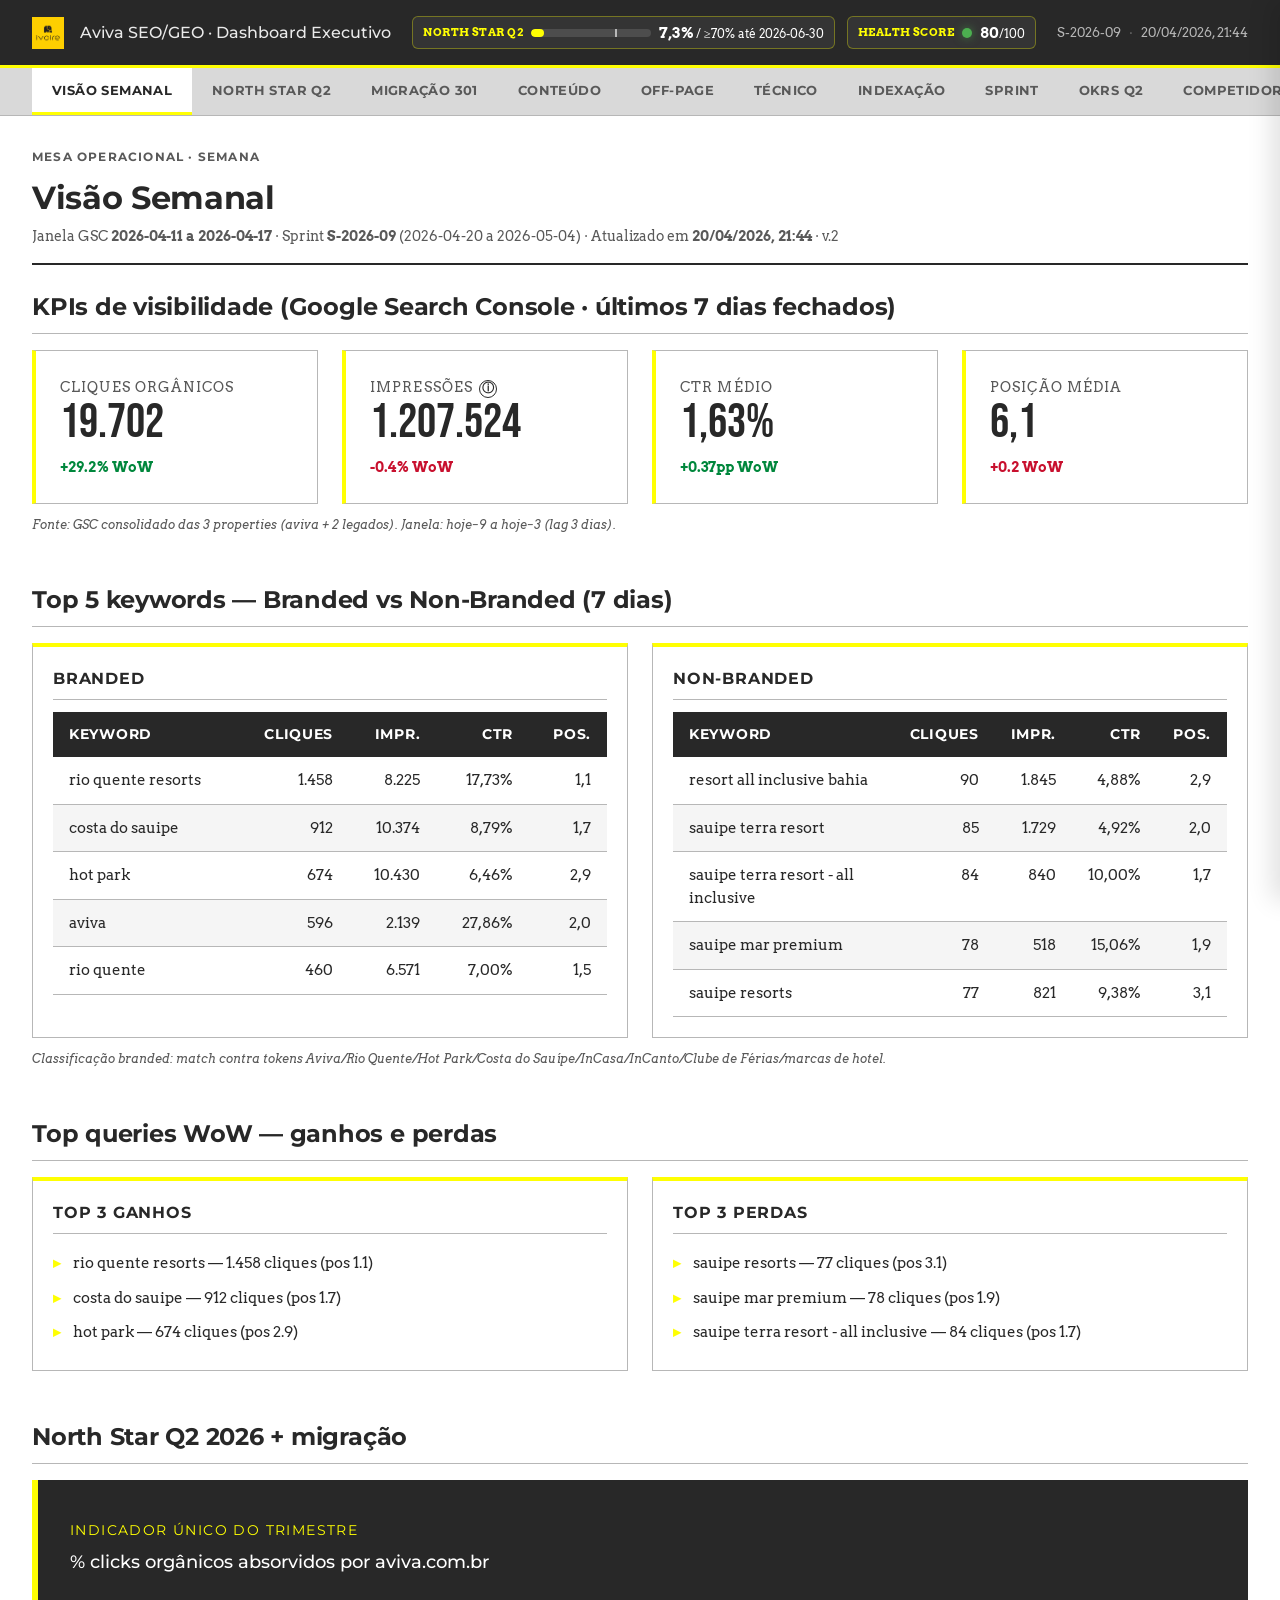
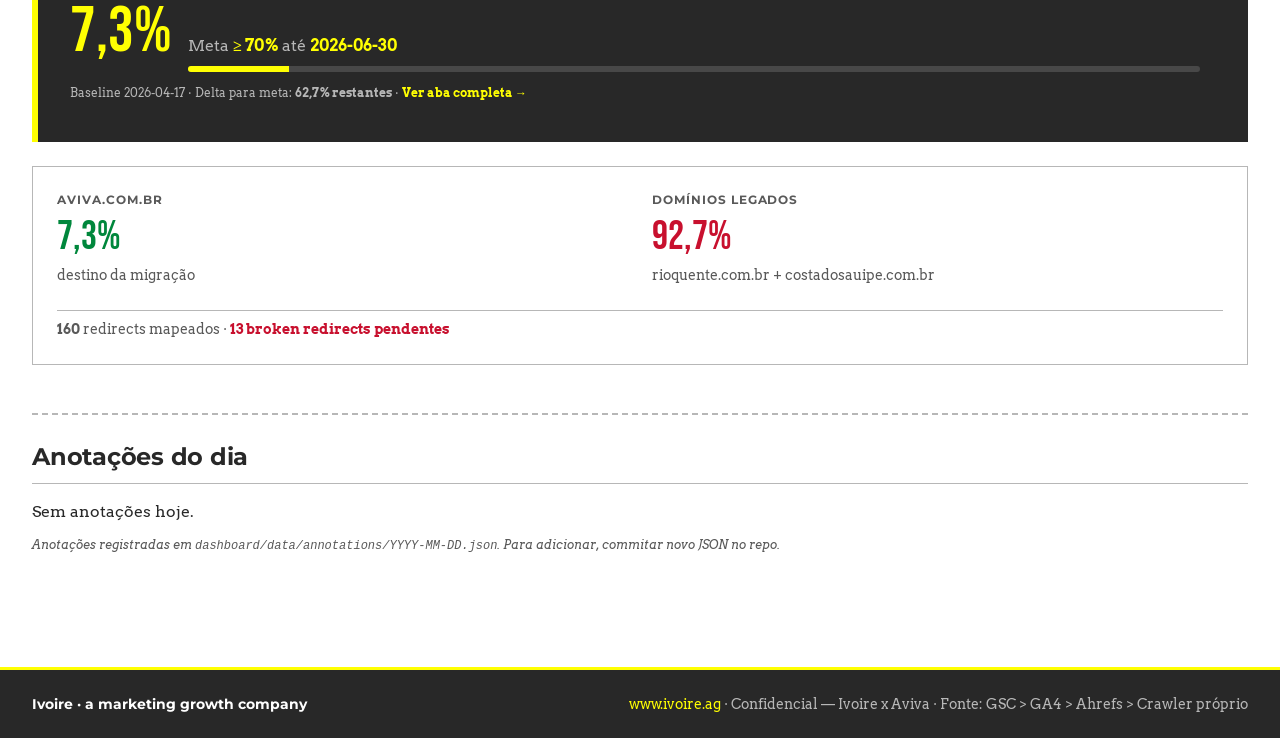
==== commit 40e4168a: "chore(dashboard): sync 2026-04-22 + 21 anexos" ====
--- a/index.html
+++ b/index.html
@@ -51,6 +51,7 @@
       <button class="tab" role="tab" data-tab="conteudo">Conteúdo</button>
       <button class="tab" role="tab" data-tab="offpage">Off-page</button>
       <button class="tab" role="tab" data-tab="tecnico">Técnico</button>
+      <button class="tab" role="tab" data-tab="indexacao">Indexação</button>
       <button class="tab" role="tab" data-tab="sprint">Sprint</button>
       <button class="tab" role="tab" data-tab="okrs">OKRs Q2</button>
       <button class="tab" role="tab" data-tab="competidores">Competidores</button>
@@ -461,6 +462,106 @@
         </section>
       </section>
 
+      <!-- ==================== ABA: INDEXAÇÃO ==================== -->
+      <section class="tab-panel" id="panel-indexacao" role="tabpanel">
+        <div class="panel-header">
+          <p class="ivoire-kicker">Google Search Console API · urlInspection + sitemaps</p>
+          <h1>Indexação — saúde URL-a-URL + Sitemaps</h1>
+          <p class="panel-sub">
+            Fonte primária GSC (hierarquia 1). Snapshot
+            <strong id="idx-date">—</strong> · Health de indexação
+            <strong id="idx-health">—</strong>%
+          </p>
+        </div>
+
+        <!-- KPIs topo -->
+        <div class="ivoire-grid-4">
+          <div class="ivoire-kpi-card"><span class="label">URLs inspecionadas</span><span class="value" id="idx-sampled">—</span><span class="delta flat">amostra prioritária</span></div>
+          <div class="ivoire-kpi-card"><span class="label">Verdict PASS</span><span class="value" id="idx-pass">—</span><span class="delta up">indexadas OK</span></div>
+          <div class="ivoire-kpi-card"><span class="label">Verdict FAIL</span><span class="value" id="idx-fail">—</span><span class="delta down">requerem ação</span></div>
+          <div class="ivoire-kpi-card"><span class="label">Canonical mismatch</span><span class="value" id="idx-mismatch">—</span><span class="delta flat" id="idx-mismatch-pct">—% do total</span></div>
+        </div>
+
+        <section class="ivoire-section">
+          <h2>Breakdown por verdict Google</h2>
+          <div id="idx-verdict-bars"></div>
+        </section>
+
+        <section class="ivoire-section">
+          <h2>Coverage state (top 5)</h2>
+          <table class="ivoire-table">
+            <thead><tr><th>Estado de cobertura</th><th class="num">URLs</th></tr></thead>
+            <tbody id="idx-coverage-tbody"></tbody>
+          </table>
+          <p class="data-source">Fonte: <code>urlInspection.index.inspect</code> — campo <code>coverageState</code>. Amostra inspecionada por rodada semanal.</p>
+        </section>
+
+        <section class="ivoire-section">
+          <h2>Page fetch state (top 5)</h2>
+          <table class="ivoire-table">
+            <thead><tr><th>Estado de fetch</th><th class="num">URLs</th></tr></thead>
+            <tbody id="idx-fetch-tbody"></tbody>
+          </table>
+        </section>
+
+        <section class="ivoire-section">
+          <h2>URLs inspecionadas — amostra prioritária</h2>
+          <table class="ivoire-table">
+            <thead><tr>
+              <th>URL</th><th>Property</th><th>Verdict</th>
+              <th>Coverage</th><th>Canonical</th><th>Fetch</th><th>Last crawl</th>
+            </tr></thead>
+            <tbody id="idx-urls-tbody"></tbody>
+          </table>
+          <p class="data-source">Clique em qualquer URL para ver a inspeção completa no GSC. Lista completa no anexo CSV <code>gsc_indexacao_urls_&lt;data&gt;.csv</code>.</p>
+        </section>
+
+        <!-- Sitemaps -->
+        <div class="panel-header">
+          <h2>Sitemaps das 3 properties</h2>
+          <p class="panel-sub">
+            Total <strong id="sm-total">—</strong> sitemaps ·
+            <strong id="sm-submitted">—</strong> URLs submetidas ·
+            <strong id="sm-indexed">—</strong> indexadas (<strong id="sm-indexed-pct">—</strong>%) ·
+            <strong id="sm-errors">—</strong> erros
+          </p>
+        </div>
+
+        <section class="ivoire-section">
+          <h2>Indexação por property (sitemaps.list)</h2>
+          <table class="ivoire-table">
+            <thead><tr>
+              <th>Property</th><th class="num">Sitemaps</th><th class="num">URLs submetidas</th>
+              <th class="num">URLs indexadas</th><th class="num">%</th><th class="num">Erros</th><th class="num">Warnings</th>
+            </tr></thead>
+            <tbody id="sm-props-tbody"></tbody>
+          </table>
+          <p class="data-source">Fonte: <code>sitemaps.list</code>. Gap submetido vs indexado é proxy direto para saúde de canonical + conteúdo + crawl budget.</p>
+        </section>
+
+        <section class="ivoire-section">
+          <h2>Core Web Vitals — série 28 dias (CrUX API)</h2>
+          <div class="ivoire-grid-3">
+            <div class="kw-card">
+              <h3>LCP p75 · mobile</h3>
+              <div class="cwv-spark" id="cwv-lcp-spark"></div>
+              <p class="cwv-caption" id="cwv-lcp-caption">—</p>
+            </div>
+            <div class="kw-card">
+              <h3>INP p75 · mobile</h3>
+              <div class="cwv-spark" id="cwv-inp-spark"></div>
+              <p class="cwv-caption" id="cwv-inp-caption">—</p>
+            </div>
+            <div class="kw-card">
+              <h3>CLS p75 · mobile</h3>
+              <div class="cwv-spark" id="cwv-cls-spark"></div>
+              <p class="cwv-caption" id="cwv-cls-caption">—</p>
+            </div>
+          </div>
+          <p class="data-source">Fonte: <code>chromeuxreport.googleapis.com</code> (CrUX queryHistoryRecord). Série de ~25 pontos (4 dias cada). Substitui PSI pontual por histograma histórico real Chrome.</p>
+        </section>
+      </section>
+
       <!-- ==================== ABA: SPRINT ==================== -->
       <section class="tab-panel" id="panel-sprint" role="tabpanel">
         <div class="panel-header">
--- a/styles.css
+++ b/styles.css
@@ -6,6 +6,12 @@
 @import url("ivoire-theme.css");
 
 @import url("https://fonts.googleapis.com/css2?family=Montserrat:wght@400;500;700&family=Arvo:wght@400;700&family=Bebas+Neue&display=swap");
+
+/* Guard global: garante que o atributo HTML [hidden] seja respeitado
+   mesmo quando classes CSS definem display: flex/grid/block. Sem isso,
+   o modal ⌘K, a badge do modo apresentação e painéis colapsáveis
+   aparecem por default no page load (CSS class > UA [hidden]). */
+[hidden] { display: none !important; }
 
 * { box-sizing: border-box; margin: 0; padding: 0; }
 
@@ -1439,3 +1445,18 @@
     flex-wrap: wrap;
   }
 }
+
+/* ============ CWV sparkline (aba Indexação) ============ */
+.cwv-spark {
+  background: #fafafa;
+  border-radius: 4px;
+  padding: 4px;
+  min-height: 56px;
+}
+.cwv-spark svg { display: block; width: 100%; }
+.cwv-caption {
+  font-size: 0.8rem;
+  color: #555;
+  margin-top: 6px;
+  font-variant-numeric: tabular-nums;
+}
